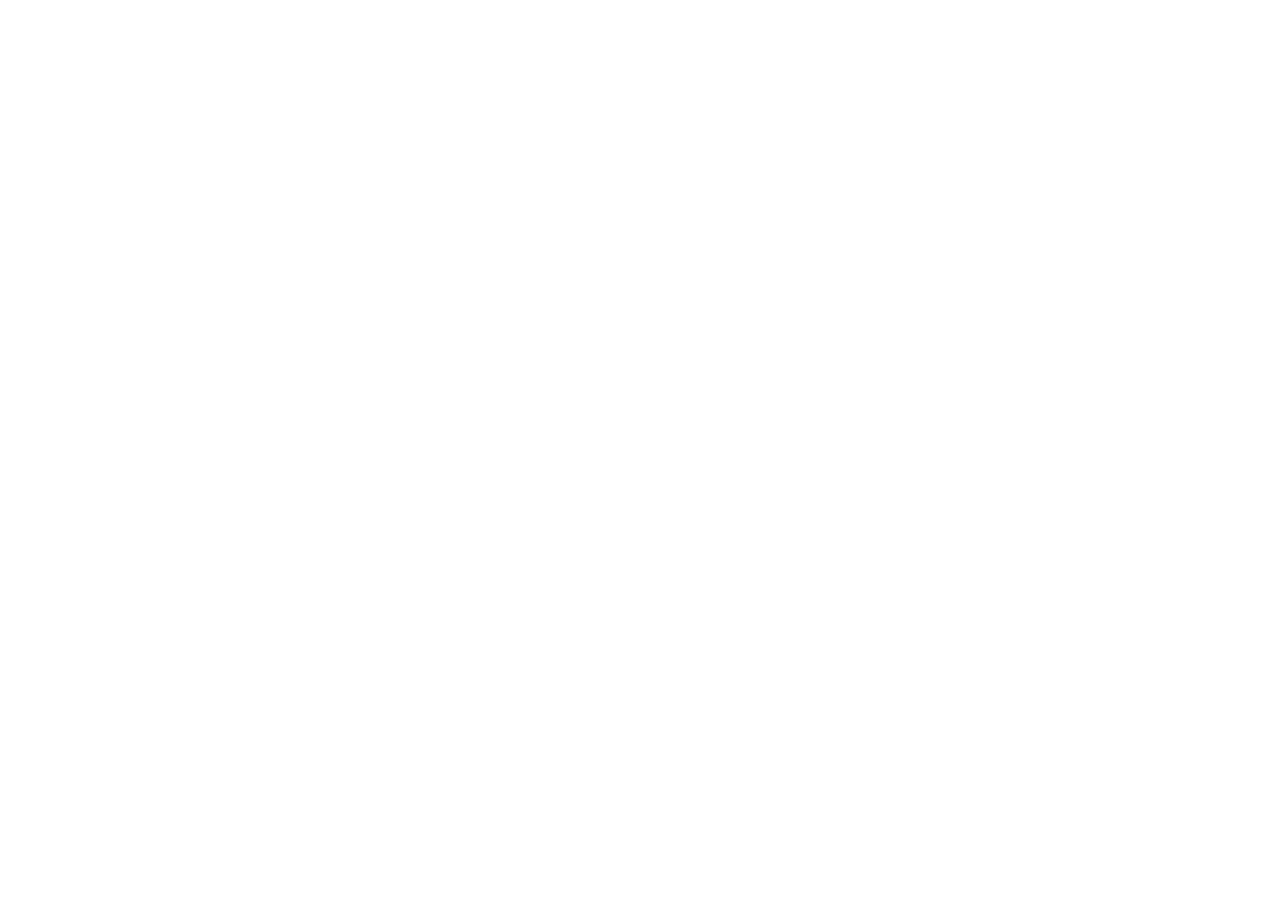
==== index.html @ 4438b3ac "Add global styles" ====
<!DOCTYPE html>
<html lang="en">
<head>
  <meta charset="UTF-8">
  <meta http-equiv="X-UA-Compatible" content="IE=edge">
  <meta name="viewport" content="width=device-width, initial-scale=1.0">
  <title>Template Project</title>
  <link rel="stylesheet" href="./css/normalize.css">
  <link rel="stylesheet" href="./css/main.css">
  <!-- <link rel="stylesheet" href="./css/main.min.css"> -->
</head>
<body>



  <!-- SITE HEADER START -->

  <header class="site-header">

  </header>

  <!-- SITE HEADER END -->


  <!-- SITE MAIN START -->
  <main class="site-main">

    <section class="hero">
      
    </section>

  </main>

  <!-- SITE MAIN END -->

  <!-- SITE FOOTER START -->
  <footer class="site-footer">

  </footer>
  <!-- SITE FOOTER END -->

</body>
</html>
---- css/main.css ----
/* VARIABLES */

:root{
  --text-color : #939CAA;
  --title-color : #495567;
  --white-color : #FFF;
  --link-bg-color : #FCB72B;
  --font-size : 16px;
  --font-size: 15px;
  --font-weight: 700;
}

@font-face {
  font-family: "Space Mono";
  font-style: normal;
  font-weight: 400;
  src: url("../fonts/space-mono-v11-latin-regular.woff2") format("woff2"), 
       url("../fonts/space-mono-v11-latin-regular.woff") format("woff");
}
@font-face {
  font-family: "Space Mono";
  font-style: normal;
  font-weight: 700;
  src: url("../fonts/space-mono-v11-latin-700.woff2") format("woff2"), 
       url("../fonts/space-mono-v11-latin-700.woff") format("woff"); 
}

/* GENERAL */

html{
  height: 100%;
  box-sizing: border-box;
}

img{
  display: block;
  height: auto;
}

body{
  display: flex;
  flex-direction: column;
  height: 100%;
  margin: 0;
  padding: 0;
  font-family: "Space Mono", "Courier New", monospace;
  font-weight: 400;
}

.visually-hidden {
  position: absolute;
  width: 1px;
  height: 1px;
  margin: -1px;
  padding: 0;
  border: 0;
  white-space: nowrap;
  clip-path: inset(100%);
  clip: rect(0 0 0 0);
  overflow: hidden;
}

a{
  text-decoration: none;
}

ul {
  margin: 0;
  padding-left: 0;
  list-style: none;
}

/* CONTAINER */

.container{
  max-width: 1150px;
  margin-right: auto;
  margin-left: auto;
  padding-right: 20px;
  padding-left: 20px;
}

/* STICKY-FOOTER */
.site-main{
  flex-grow: 1;
}
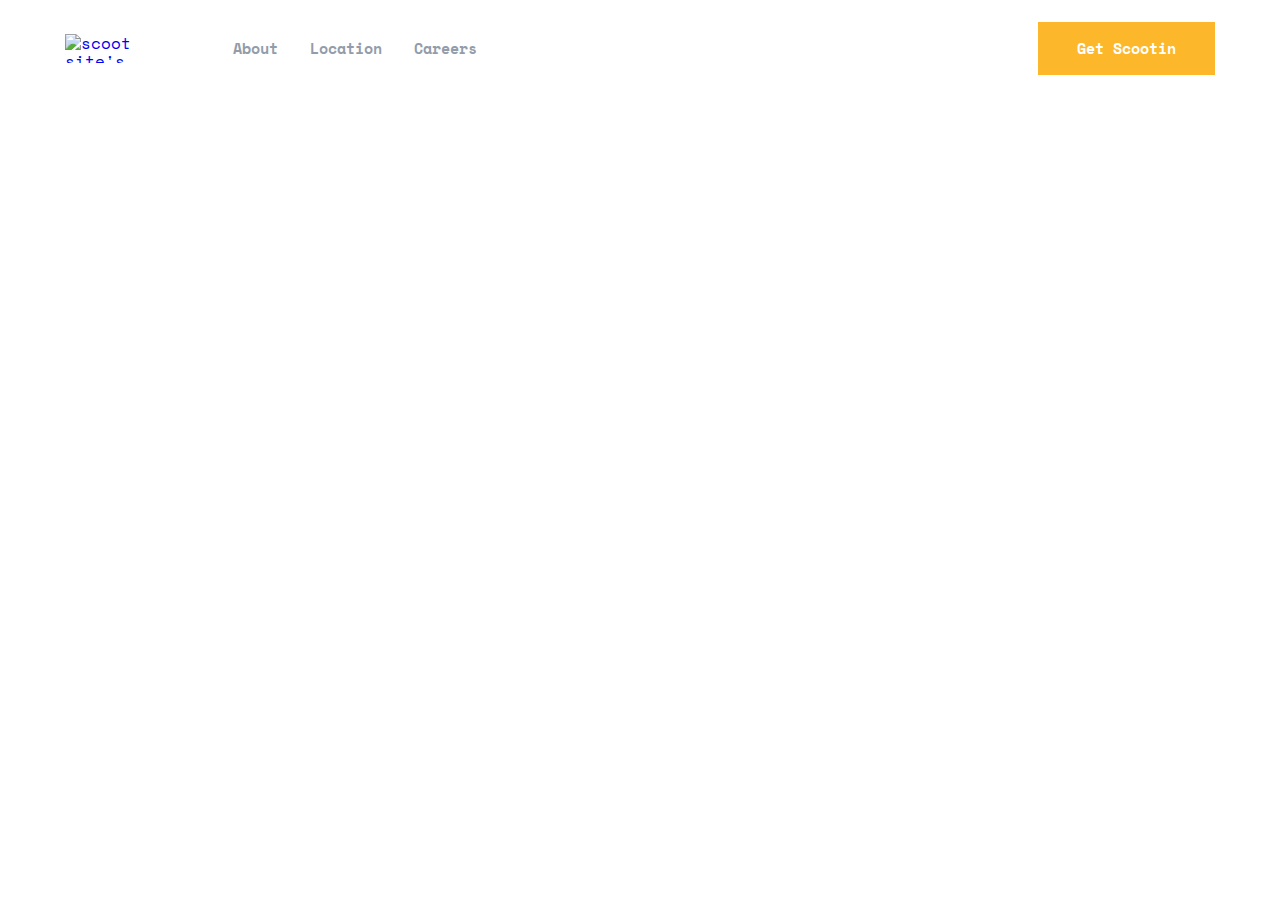
==== commit 46e63dc1: "Add header" ====
--- a/index.html
+++ b/index.html
@@ -11,14 +11,45 @@
 </head>
 <body>
 
+  <!-- SITE HEADER START -->
+  <header class="site-header">
+    <div class="container">
+      <div class="site-header__inner">
+        <a class="site-logo" href="./index.html">
+          <img class="site-logo__img" src="images/logo.svg" 
+            width="108" height="29"
+            alt="scoot site's logo">
+        </a>
 
+        <nav class="site-nav">
+          <ul class="site-nav__list">
+            <li class="site-nav__item">
+              <a class="site-nav__link" href="#">
+                About
+              </a>
+            </li>
+            
 
-  <!-- SITE HEADER START -->
+            <li class="site-nav__item">
+              <a class="site-nav__link" href="#">
+                Location
+              </a>
+            </li>
 
-  <header class="site-header">
+            <li class="site-nav__item">
+              <a class="site-nav__link" href="#">
+                Careers
+              </a>
+            </li>
+          </ul>
+        </nav>
 
+        <a class="get-link" href="">
+          Get Scootin
+        </a>
+      </div>
+    </div>
   </header>
-
   <!-- SITE HEADER END -->
 
 
--- a/css/main.css
+++ b/css/main.css
@@ -5,7 +5,6 @@
   --title-color : #495567;
   --white-color : #FFF;
   --link-bg-color : #FCB72B;
-  --font-size : 16px;
   --font-size: 15px;
   --font-weight: 700;
 }
@@ -85,4 +84,62 @@
   flex-grow: 1;
 }
 
+/* SITE HEADER START */
 
+.site-header{
+  padding-top: 22px;
+  padding-bottom: 21px;
+  background-color: var(--white-color);
+}
+
+.site-header__inner{
+  display: flex;
+  align-items: center;
+}
+
+.site-logo__img{
+  width: 108px;
+  height: 29px;
+  margin-right: 60px;
+}
+
+.site-nav__list{
+  display: flex;
+  align-items: center;
+}
+
+.site-nav__item:not(:last-child){
+  margin-right: 32px;
+}
+
+.site-nav__link{
+  display: inline-block;
+  font-weight: var(--font-weight);
+  font-size: var(--font-size);
+  line-height: 25px;
+  color: var(--text-color);
+  transition: all 0.5s ease;
+}
+
+.site-nav__link:hover{
+  color: var(--link-bg-color);
+  transition: all 0.5s ease;
+}
+
+.get-link{
+  padding: 11px 36px;
+  margin-left: auto;
+  font-weight: var(--font-weight);
+  font-size: var(--font-size);
+  line-height: 25px;
+  color: var(--white-color);
+  background-color: var(--link-bg-color);
+  border: 3px solid #FCB72B;
+  transition: all 0.5s ease;
+}
+
+.get-link:hover{
+  color: var(--link-bg-color);
+  background-color: var(--white-color);
+  transition: all 0.5s ease;
+}
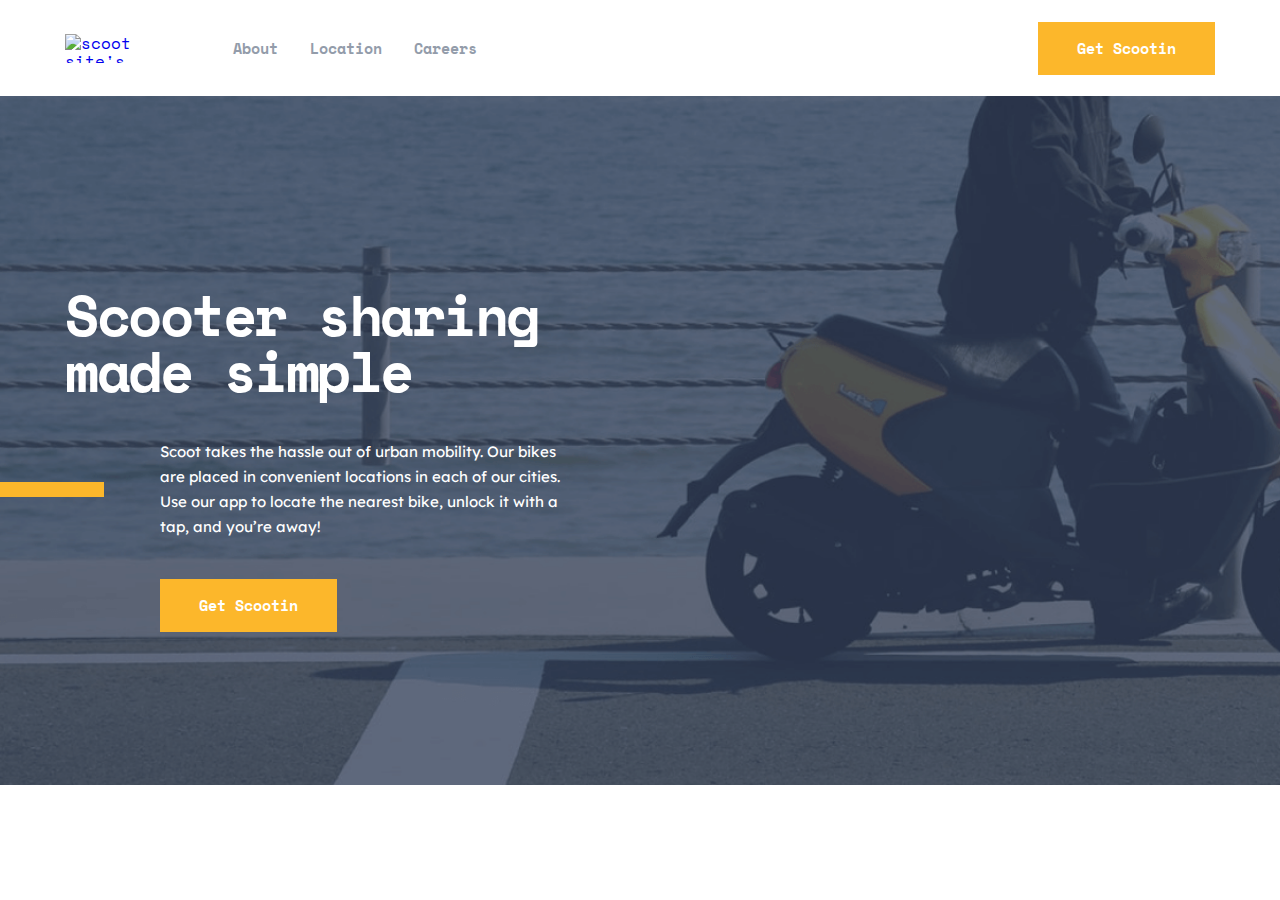
==== commit df9d02fb: "Add intro section" ====
--- a/index.html
+++ b/index.html
@@ -4,7 +4,7 @@
   <meta charset="UTF-8">
   <meta http-equiv="X-UA-Compatible" content="IE=edge">
   <meta name="viewport" content="width=device-width, initial-scale=1.0">
-  <title>Template Project</title>
+  <title>Scoot</title>
   <link rel="stylesheet" href="./css/normalize.css">
   <link rel="stylesheet" href="./css/main.css">
   <!-- <link rel="stylesheet" href="./css/main.min.css"> -->
@@ -24,7 +24,7 @@
         <nav class="site-nav">
           <ul class="site-nav__list">
             <li class="site-nav__item">
-              <a class="site-nav__link" href="#">
+              <a class="site-nav__link" href="./about.html">
                 About
               </a>
             </li>
@@ -44,7 +44,7 @@
           </ul>
         </nav>
 
-        <a class="get-link" href="">
+        <a class="get-link" href="#">
           Get Scootin
         </a>
       </div>
@@ -56,9 +56,28 @@
   <!-- SITE MAIN START -->
   <main class="site-main">
 
-    <section class="hero">
-      
+    <!-- INTRO SECTION START -->
+    <section class="intro">
+      <div class="container">
+        <div class="intro__inner">
+          <h1 class="intro__title">
+            Scooter sharing made simple
+          </h1>
+
+          <div class="intro__text-box">
+            <p class="intro__text">
+              Scoot takes the hassle out of urban mobility. Our bikes are placed in convenient locations in each of our cities. Use our app to locate the nearest bike, unlock it with a tap, and you’re away!
+            </p>
+
+            <a class="get-link intro__link" href="#">
+              Get Scootin
+            </a>
+          </div>
+        </div>
+      </div>
     </section>
+    <!-- INTRO SECTION end -->
+    
 
   </main>
 
--- a/css/main.css
+++ b/css/main.css
@@ -5,6 +5,7 @@
   --title-color : #495567;
   --white-color : #FFF;
   --link-bg-color : #FCB72B;
+  --second-font-family: "Lexend Deca", "Arial", sans-serif;
   --font-size: 15px;
   --font-weight: 700;
 }
@@ -22,6 +23,14 @@
   font-weight: 700;
   src: url("../fonts/space-mono-v11-latin-700.woff2") format("woff2"), 
        url("../fonts/space-mono-v11-latin-700.woff") format("woff"); 
+}
+
+@font-face {
+  font-family: "Lexend Deca";
+  font-style: normal;
+  font-weight: 400;
+  src: url("../fonts/lexend-deca-v16-latin-regular.woff2") format("woff2"), 
+       url("../fonts/lexend-deca-v16-latin-regular.woff") format("woff"); 
 }
 
 /* GENERAL */
@@ -127,6 +136,7 @@
 }
 
 .get-link{
+  display: inline-block;
   padding: 11px 36px;
   margin-left: auto;
   font-weight: var(--font-weight);
@@ -143,3 +153,66 @@
   background-color: var(--white-color);
   transition: all 0.5s ease;
 }
+
+/* INTRO SECTION START */
+
+.intro{
+  padding: 153px 0;
+  background-image: url("../images/hero-circles.svg"), url("../images/hero-bgi.png");
+  background-size: 234px 62px, cover;
+  background-repeat: no-repeat;
+  background-position: calc(50% + 631px) calc(50% + 140px), center;
+}
+
+.intro__inner{
+  width: 500px;
+}
+
+.intro__title{
+  margin-bottom: 40px;
+  font-weight: var(--font-weight);
+  font-size: 56px;
+  line-height: 56px;
+  letter-spacing: -2.5px;
+  color: var(--white-color);
+}
+
+.intro__text-box{
+  width: 405px;
+  margin-left: 95px;
+}
+
+.intro__text{
+  position: relative;
+  z-index: 1;
+  display: flex;
+  margin-bottom: 40px;
+  font-family: var(--second-font-family);
+  font-size: 15px;
+  line-height: 25px;
+  color: #FFFFFF;
+}
+
+.intro__text::before{
+  position: absolute;
+  top: 43%;
+  left: -64%;
+  z-index: 3;
+  width: 203px;
+  height: 15px;
+  background-color: var(--link-bg-color);
+  content: "";
+}
+
+.intro__text::after{
+  position: absolute;
+  top: 43%;
+  right: -118%;
+  z-index: 3;
+  width: 447px;
+  height: 138px;
+  background-image: url("../images/hero-arrow.svg");
+  background-size: 447px 138px;
+  background-repeat: no-repeat;
+  content: "";
+}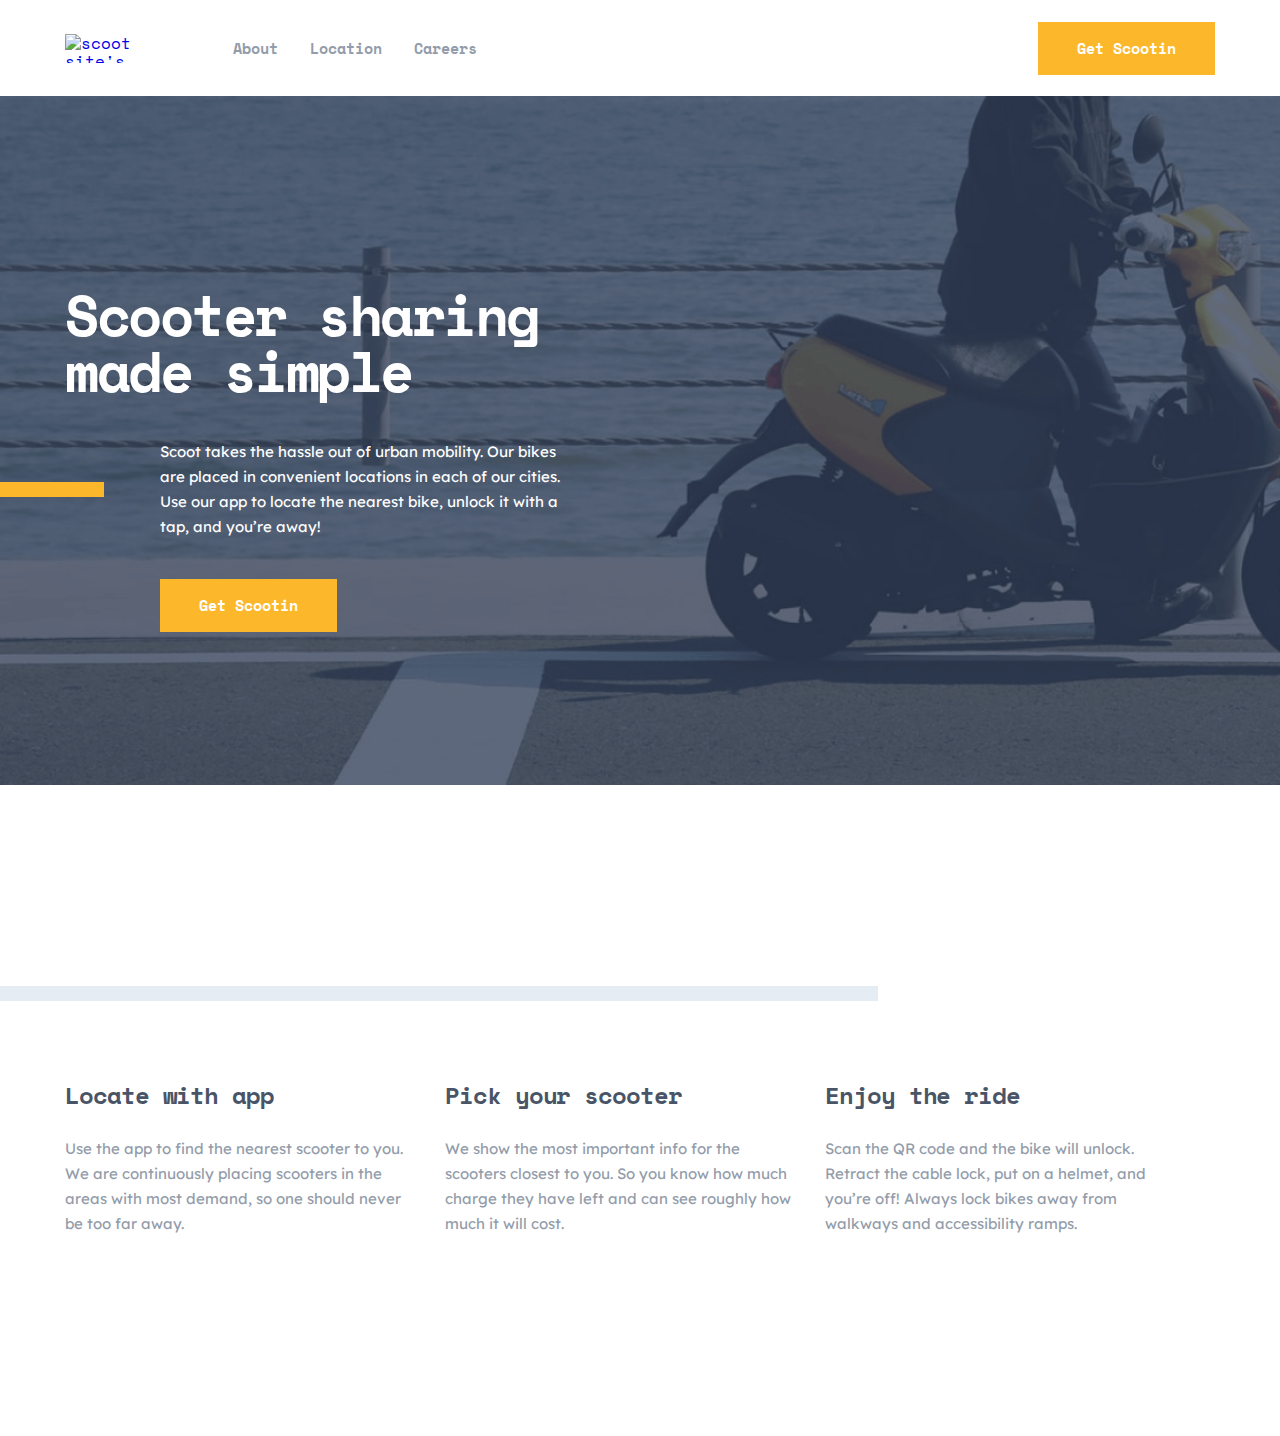
==== commit 4618946d: "Add features section" ====
--- a/index.html
+++ b/index.html
@@ -78,6 +78,43 @@
     </section>
     <!-- INTRO SECTION end -->
     
+    <!-- INTRO features START -->
+    <section class="features">
+      <div class="container">
+        <ul class="faetures__list">
+          <li class="features__item">
+            <h3 class="features__title">
+              Locate with app
+            </h3>
+
+            <p class="features__text">
+              Use the app to find the nearest scooter to you. We are continuously placing scooters in the areas with most demand, so one should never be too far away. 
+            </p>
+          </li>
+
+          <li class="features__item">
+            <h3 class="features__title">
+              Pick your scooter
+            </h3>
+
+            <p class="features__text">
+              We show the most important info for the scooters closest to you. So you know how much charge they have left and can see roughly how much it will cost.
+            </p>
+          </li>
+
+          <li class="features__item">
+            <h3 class="features__title">
+              Enjoy the ride
+            </h3>
+
+            <p class="features__text">
+              Scan the QR code and the bike will unlock. Retract the cable lock, put on a helmet, and you’re off! Always lock bikes away from walkways and accessibility ramps.
+            </p>
+          </li>
+        </ul>
+      </div>
+    </section>
+    <!-- INTRO features end -->
 
   </main>
 
--- a/css/main.css
+++ b/css/main.css
@@ -215,4 +215,76 @@
   background-size: 447px 138px;
   background-repeat: no-repeat;
   content: "";
-}+}
+
+/* FEATURES SECTION START */
+
+.features{
+  padding-top: 160px;
+  padding-bottom: 200px;
+}
+
+.faetures__list{
+  position: relative;
+  z-index: 5;
+  display: flex;
+  align-items: center;
+}
+
+.faetures__list::before{
+  position: absolute;
+  top: 41px;
+  left: -14%;
+  z-index: -1;
+  width: 974px;
+  height: 15px;
+  background-color: #E5ECF4;
+  content: "";
+}
+
+.features__item{
+  width: 350px;
+}
+
+.features__item::before{
+  display: block;
+  width: 96px;
+  height: 96px;
+  margin-bottom: 40px;
+  content: "";
+  background-image: url("../images/locate.svg");
+  background-size: contain;
+  background-repeat: no-repeat;
+  background-position: top left;
+}
+
+.features__item:nth-child(2)::before{
+  background-image: url("../images/scooter.svg");
+}
+
+.features__item:nth-child(3)::before{
+  background-image: url("../images/ride.svg");
+}
+
+.features__item:not(:last-child){
+  margin-right: 30px;
+}
+
+.features__title{
+  margin-bottom: 27px;
+  font-weight: var(--font-weight);
+  font-size: 24px;
+  line-height: 28px;
+  letter-spacing: -1.07143px;
+  color: var(--title-color);
+}
+
+.features__text{
+  margin: 0;
+  font-family: var(--second-font-family);
+  font-weight: 400;
+  font-size: var(--font-size);
+  line-height: 25px;
+  color: var(--text-color);
+}
+
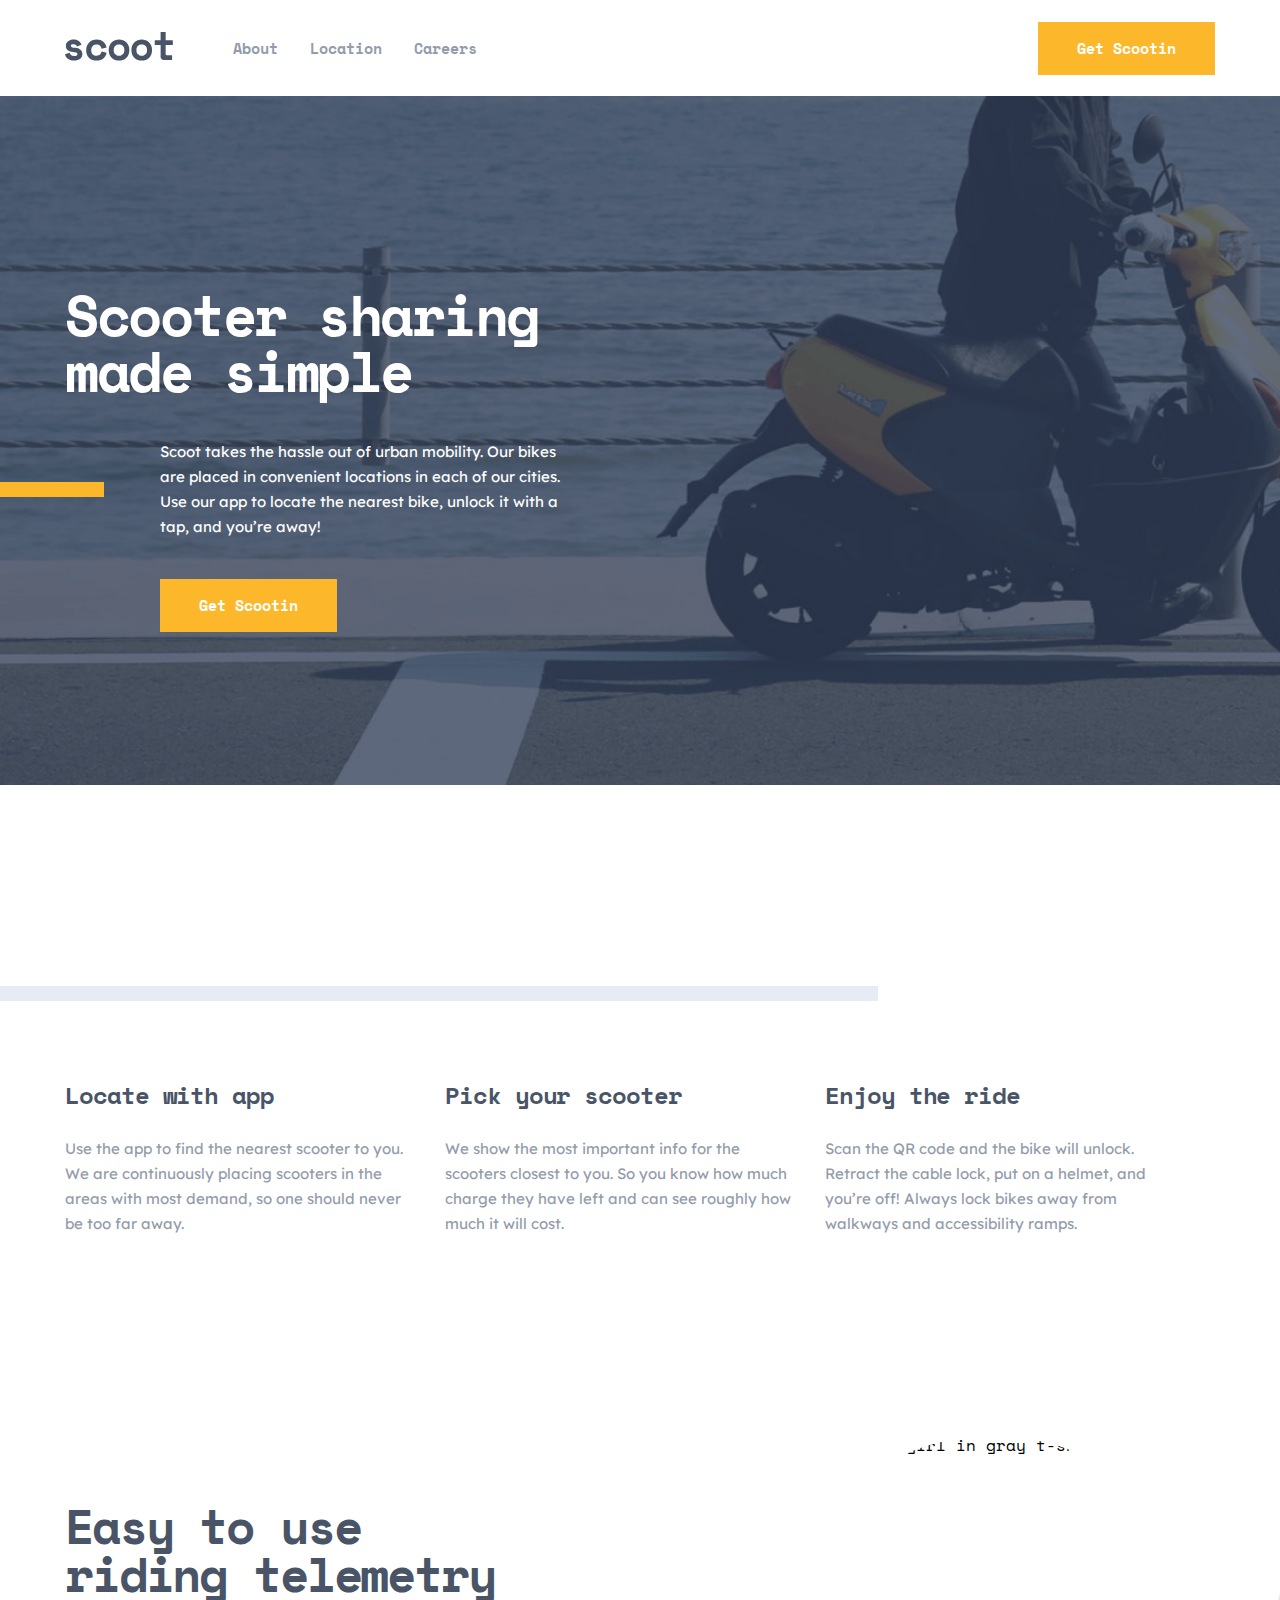
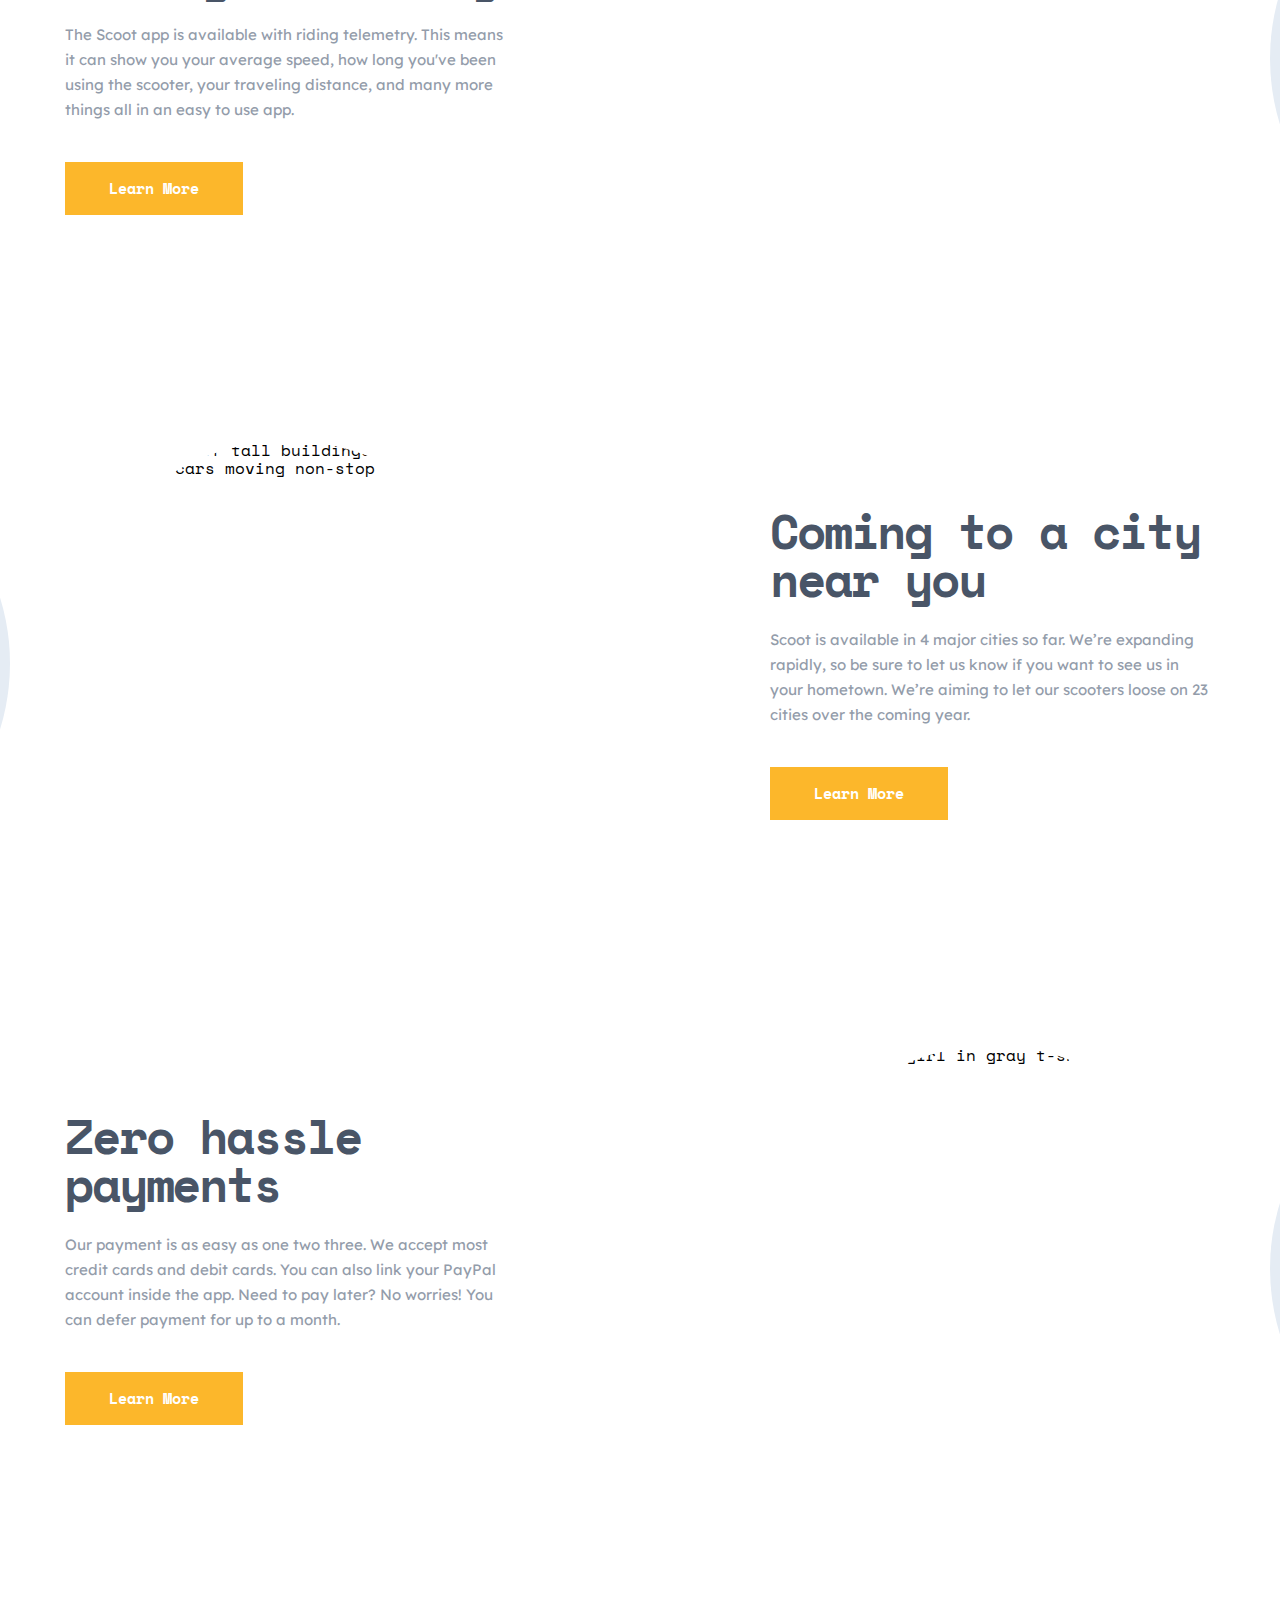
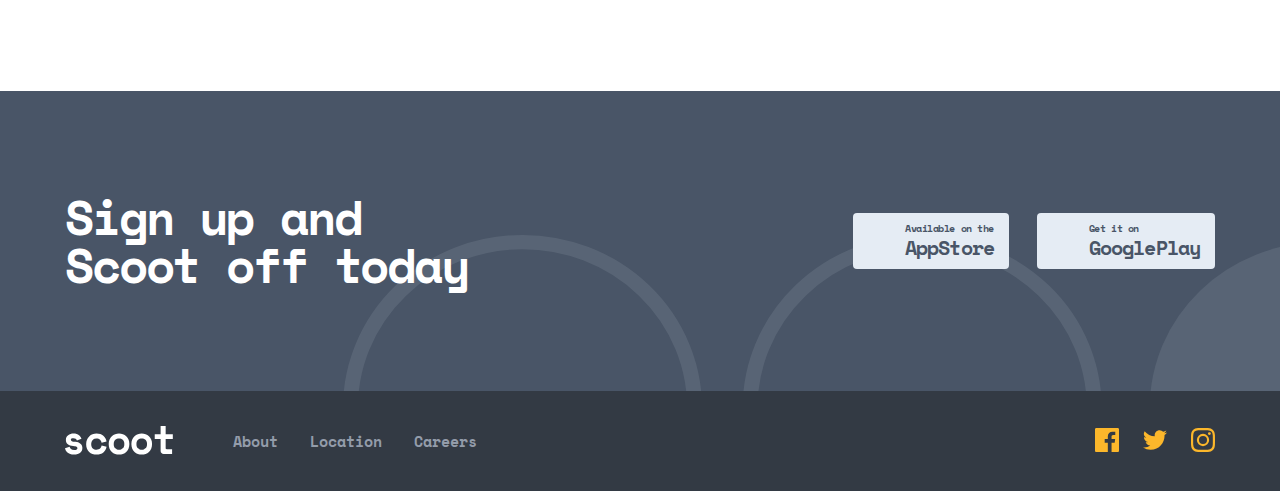
==== commit f409b4cc: "Add location section" ====
--- a/index.html
+++ b/index.html
@@ -1,5 +1,6 @@
 <!DOCTYPE html>
 <html lang="en">
+
 <head>
   <meta charset="UTF-8">
   <meta http-equiv="X-UA-Compatible" content="IE=edge">
@@ -9,16 +10,15 @@
   <link rel="stylesheet" href="./css/main.css">
   <!-- <link rel="stylesheet" href="./css/main.min.css"> -->
 </head>
+
 <body>
 
   <!-- SITE HEADER START -->
   <header class="site-header">
     <div class="container">
       <div class="site-header__inner">
-        <a class="site-logo" href="./index.html">
-          <img class="site-logo__img" src="images/logo.svg" 
-            width="108" height="29"
-            alt="scoot site's logo">
+        <a class="site-logo header-logo" href="./index.html">
+          <svg class="site-logo__img" width="108" height="29" fill="none" xmlns="http://www.w3.org/2000/svg"><path fill-rule="evenodd" clip-rule="evenodd" d="M107.097 23.2V28h-8.4c-.907 0-1.647-.293-2.22-.88-.573-.587-.86-1.333-.86-2.24V12.96h-5.88v-4.8h5.88V0h5.04v8.16h7.16v4.8h-7.16V22c0 .8.36 1.2 1.08 1.2h5.36ZM9.12 28.56c2.613 0 4.64-.587 6.08-1.76 1.44-1.173 2.16-2.747 2.16-4.72v-.24c0-1.787-.64-3.18-1.92-4.18-1.28-1-2.933-1.607-4.96-1.82-1.76-.187-2.973-.42-3.64-.7-.667-.28-1-.74-1-1.38 0-.453.213-.833.64-1.14.427-.307 1.067-.46 1.92-.46.933 0 1.693.207 2.28.62.587.413 1 .98 1.24 1.7l4.56-1.84a8.832 8.832 0 0 0-.92-1.74c-.4-.6-.92-1.147-1.56-1.64-.64-.493-1.42-.893-2.34-1.2-.92-.307-2.007-.46-3.26-.46-.96 0-1.893.133-2.8.4a7.473 7.473 0 0 0-2.4 1.18 6.193 6.193 0 0 0-1.68 1.9c-.427.747-.64 1.613-.64 2.6v.24c0 1.893.66 3.327 1.98 4.3 1.32.973 3.1 1.553 5.34 1.74.827.08 1.513.187 2.06.32.547.133.98.3 1.3.5.32.2.54.413.66.64.12.227.18.473.18.74 0 .453-.233.873-.7 1.26-.467.387-1.327.58-2.58.58-1.413 0-2.46-.32-3.14-.96-.68-.64-1.127-1.387-1.34-2.24L0 22.32c.133.693.393 1.407.78 2.14.387.733.94 1.4 1.66 2 .72.6 1.627 1.1 2.72 1.5 1.093.4 2.413.6 3.96.6Zm22.454 0c2.827 0 5.087-.72 6.78-2.16 1.694-1.44 2.767-3.333 3.22-5.68l-4.96-1.24c-.24 1.307-.766 2.347-1.58 3.12-.813.773-1.993 1.16-3.54 1.16-.72 0-1.4-.113-2.04-.34a4.705 4.705 0 0 1-1.68-1.02c-.48-.453-.86-1.02-1.14-1.7-.28-.68-.42-1.46-.42-2.34v-.24c0-.88.14-1.673.42-2.38.28-.707.66-1.307 1.14-1.8a5.006 5.006 0 0 1 1.68-1.14 5.25 5.25 0 0 1 2.04-.4c1.547 0 2.747.427 3.6 1.28.854.853 1.36 1.867 1.52 3.04l4.96-1.28c-.453-2.347-1.54-4.24-3.26-5.68-1.72-1.44-3.966-2.16-6.74-2.16-1.44 0-2.793.24-4.06.72a9.726 9.726 0 0 0-3.32 2.08c-.946.907-1.686 2-2.22 3.28-.533 1.28-.8 2.72-.8 4.32v.48c0 1.6.267 3.027.8 4.28.534 1.253 1.267 2.307 2.2 3.16.934.853 2.034 1.507 3.3 1.96 1.267.453 2.634.68 4.1.68Zm26.355-.68c-1.24.453-2.54.68-3.9.68-1.36 0-2.66-.227-3.9-.68a9.996 9.996 0 0 1-3.3-1.98c-.96-.867-1.72-1.933-2.28-3.2-.56-1.267-.84-2.727-.84-4.38v-.48c0-1.627.28-3.073.84-4.34.56-1.267 1.32-2.34 2.28-3.22a9.827 9.827 0 0 1 3.3-2c1.24-.453 2.54-.68 3.9-.68 1.36 0 2.66.227 3.9.68a9.827 9.827 0 0 1 3.3 2c.96.88 1.72 1.953 2.28 3.22.56 1.267.84 2.713.84 4.34v.48c0 1.653-.28 3.113-.84 4.38-.56 1.267-1.32 2.333-2.28 3.2a9.996 9.996 0 0 1-3.3 1.98Zm-3.9-4.12c-.72 0-1.4-.12-2.04-.36a4.95 4.95 0 0 1-1.68-1.04 4.911 4.911 0 0 1-1.14-1.66c-.28-.653-.42-1.393-.42-2.22v-.8c0-.827.14-1.567.42-2.22.28-.653.66-1.207 1.14-1.66a4.95 4.95 0 0 1 1.68-1.04c.64-.24 1.32-.36 2.04-.36s1.4.12 2.04.36c.64.24 1.2.587 1.68 1.04.48.453.86 1.007 1.14 1.66.28.653.42 1.393.42 2.22v.8c0 .827-.14 1.567-.42 2.22a4.911 4.911 0 0 1-1.14 1.66c-.48.453-1.04.8-1.68 1.04-.64.24-1.32.36-2.04.36Zm26.594 4.12c-1.24.453-2.54.68-3.9.68-1.36 0-2.66-.227-3.9-.68a9.996 9.996 0 0 1-3.3-1.98c-.96-.867-1.72-1.933-2.28-3.2-.56-1.267-.84-2.727-.84-4.38v-.48c0-1.627.28-3.073.84-4.34.56-1.267 1.32-2.34 2.28-3.22a9.827 9.827 0 0 1 3.3-2c1.24-.453 2.54-.68 3.9-.68 1.36 0 2.66.227 3.9.68a9.827 9.827 0 0 1 3.3 2c.96.88 1.72 1.953 2.28 3.22.56 1.267.84 2.713.84 4.34v.48c0 1.653-.28 3.113-.84 4.38-.56 1.267-1.32 2.333-2.28 3.2a9.996 9.996 0 0 1-3.3 1.98Zm-3.9-4.12c-.72 0-1.4-.12-2.04-.36a4.95 4.95 0 0 1-1.68-1.04 4.911 4.911 0 0 1-1.14-1.66c-.28-.653-.42-1.393-.42-2.22v-.8c0-.827.14-1.567.42-2.22.28-.653.66-1.207 1.14-1.66a4.95 4.95 0 0 1 1.68-1.04c.64-.24 1.32-.36 2.04-.36s1.4.12 2.04.36c.64.24 1.2.587 1.68 1.04.48.453.86 1.007 1.14 1.66.28.653.42 1.393.42 2.22v.8c0 .827-.14 1.567-.42 2.22a4.911 4.911 0 0 1-1.14 1.66c-.48.453-1.04.8-1.68 1.04-.64.24-1.32.36-2.04.36Z" fill="currentcolor"/></svg>
         </a>
 
         <nav class="site-nav">
@@ -28,16 +28,16 @@
                 About
               </a>
             </li>
-            
+
 
             <li class="site-nav__item">
-              <a class="site-nav__link" href="#">
+              <a class="site-nav__link" href="./location.html">
                 Location
               </a>
             </li>
 
             <li class="site-nav__item">
-              <a class="site-nav__link" href="#">
+              <a class="site-nav__link" href="./careers.html">
                 Careers
               </a>
             </li>
@@ -51,7 +51,6 @@
     </div>
   </header>
   <!-- SITE HEADER END -->
-
 
   <!-- SITE MAIN START -->
   <main class="site-main">
@@ -66,7 +65,8 @@
 
           <div class="intro__text-box">
             <p class="intro__text">
-              Scoot takes the hassle out of urban mobility. Our bikes are placed in convenient locations in each of our cities. Use our app to locate the nearest bike, unlock it with a tap, and you’re away!
+              Scoot takes the hassle out of urban mobility. Our bikes are placed in convenient locations in each of our
+              cities. Use our app to locate the nearest bike, unlock it with a tap, and you’re away!
             </p>
 
             <a class="get-link intro__link" href="#">
@@ -77,10 +77,11 @@
       </div>
     </section>
     <!-- INTRO SECTION end -->
-    
-    <!-- INTRO features START -->
+
+    <!-- FEATURES SECTION START -->
     <section class="features">
       <div class="container">
+        <h2 class="visually-hidden">scoot site's features</h2>
         <ul class="faetures__list">
           <li class="features__item">
             <h3 class="features__title">
@@ -88,7 +89,8 @@
             </h3>
 
             <p class="features__text">
-              Use the app to find the nearest scooter to you. We are continuously placing scooters in the areas with most demand, so one should never be too far away. 
+              Use the app to find the nearest scooter to you. We are continuously placing scooters in the areas with
+              most demand, so one should never be too far away.
             </p>
           </li>
 
@@ -98,7 +100,8 @@
             </h3>
 
             <p class="features__text">
-              We show the most important info for the scooters closest to you. So you know how much charge they have left and can see roughly how much it will cost.
+              We show the most important info for the scooters closest to you. So you know how much charge they have
+              left and can see roughly how much it will cost.
             </p>
           </li>
 
@@ -108,23 +111,176 @@
             </h3>
 
             <p class="features__text">
-              Scan the QR code and the bike will unlock. Retract the cable lock, put on a helmet, and you’re off! Always lock bikes away from walkways and accessibility ramps.
+              Scan the QR code and the bike will unlock. Retract the cable lock, put on a helmet, and you’re off! Always
+              lock bikes away from walkways and accessibility ramps.
             </p>
           </li>
         </ul>
       </div>
     </section>
-    <!-- INTRO features end -->
+    <!-- FEATURES SECTION end -->
+
+    <!-- USE SECTION start -->
+    <section class="use">
+      <div class="container">
+        <ul class="use__list">
+          <li class="use__item item">
+            <div class="item__inner">
+              <h2 class="item__title">
+                Easy to use riding telemetry
+              </h2>
+
+              <p class="item__text">
+                The Scoot app is available with riding telemetry. This means it can show you your average speed, how long you've been using the scooter, your traveling distance, and many more things all in an easy to use app.
+              </p>
+
+              <a class="item__link" href="#">
+                Learn More
+              </a>
+            </div>
+
+            <img class="item__img" src="images/easy.png" 
+              width="445" height="445"
+              srcset="./images/easy.png 1x, ./images/easy@2x.png 2x"
+              alt="blonde hair girl in gray t-shirt using phone">
+          </li>
+
+          <li class="use__item item">
+            <img class="item__img item__img--coming" src="images/coming.png" 
+              width="445" height="445"
+              srcset="./images/coming.png 1x, ./images/coming@2x.png 2x"
+              alt="a city full of tall buildings and green trees with cars moving non-stop">
+
+            <div class="item__inner item__inner--coming">
+              <h2 class="item__title">
+                Coming to a city near you
+              </h2>
+
+              <p class="item__text">
+                Scoot is available in 4 major cities so far. We’re expanding rapidly, so be sure to let us know if you want to see us in your hometown. We’re aiming to let our scooters loose on 23 cities over the coming year.
+              </p>
+
+              <a class="item__link" href="#">
+                Learn More
+              </a>
+            </div>
+          </li>
+
+          <li class="use__item item">
+            <div class="item__inner">
+              <h2 class="item__title">
+                Zero hassle payments
+              </h2>
+
+              <p class="item__text">
+                Our payment is as easy as one two three. We accept most credit cards and debit cards. You can also link your PayPal account inside the app. Need to pay later? No worries! You can defer payment for up to a month.
+              </p>
+
+              <a class="item__link" href="#">
+                Learn More
+              </a>
+            </div>
+
+            <img class="item__img" src="images/zero.png" 
+              width="445" height="445"
+              srcset="./images/zero.png 1x, ./images/zero@2x.png 2x"
+              alt="blonde hair girl in gray t-shirt using phone">
+          </li>
+        </ul>
+      </div>
+    </section>
+    <!-- USE SECTION end -->
 
   </main>
-
   <!-- SITE MAIN END -->
 
   <!-- SITE FOOTER START -->
   <footer class="site-footer">
-
+      <div class="site-footer__top">
+        <div class="container">
+          <div class="site-footer__top-inner">
+            <div class="site-footer__title-box">
+              <h2 class="site-footer__title">
+                Sign up and Scoot off today
+              </h2>
+            </div>
+    
+            <div class="site-footer__install install">
+              <a class="install__link install__link--appstore" href="https://www.apple.com/us/search/scooter?src=globalnav" target="blank">
+                <strong class="install__top-strong">
+                  Available on the
+                </strong>
+                
+                <strong class="install__bottom-strong">
+                  AppStore
+                </strong>
+              </a>
+
+              <a class="install__link" href="https://www.playmarket.com/search?q=scooter" target="blank">
+                <strong class="install__top-strong">
+                  Get it on
+                </strong>
+    
+                <strong class="install__bottom-strong">
+                  GooglePlay
+                </strong>
+              </a>
+            </div>
+          </div>
+        </div>
+      </div>
+        
+
+      <div class="site-footer__bottom">
+        <div class="container">
+          <div class="site-footer__bottom-inner">
+            <a class="site-logo footer-logo" href="./index.html">
+              <svg class="site-logo__img" width="108" height="29" fill="none" xmlns="http://www.w3.org/2000/svg"><path fill-rule="evenodd" clip-rule="evenodd" d="M107.097 23.2V28h-8.4c-.907 0-1.647-.293-2.22-.88-.573-.587-.86-1.333-.86-2.24V12.96h-5.88v-4.8h5.88V0h5.04v8.16h7.16v4.8h-7.16V22c0 .8.36 1.2 1.08 1.2h5.36ZM9.12 28.56c2.613 0 4.64-.587 6.08-1.76 1.44-1.173 2.16-2.747 2.16-4.72v-.24c0-1.787-.64-3.18-1.92-4.18-1.28-1-2.933-1.607-4.96-1.82-1.76-.187-2.973-.42-3.64-.7-.667-.28-1-.74-1-1.38 0-.453.213-.833.64-1.14.427-.307 1.067-.46 1.92-.46.933 0 1.693.207 2.28.62.587.413 1 .98 1.24 1.7l4.56-1.84a8.832 8.832 0 0 0-.92-1.74c-.4-.6-.92-1.147-1.56-1.64-.64-.493-1.42-.893-2.34-1.2-.92-.307-2.007-.46-3.26-.46-.96 0-1.893.133-2.8.4a7.473 7.473 0 0 0-2.4 1.18 6.193 6.193 0 0 0-1.68 1.9c-.427.747-.64 1.613-.64 2.6v.24c0 1.893.66 3.327 1.98 4.3 1.32.973 3.1 1.553 5.34 1.74.827.08 1.513.187 2.06.32.547.133.98.3 1.3.5.32.2.54.413.66.64.12.227.18.473.18.74 0 .453-.233.873-.7 1.26-.467.387-1.327.58-2.58.58-1.413 0-2.46-.32-3.14-.96-.68-.64-1.127-1.387-1.34-2.24L0 22.32c.133.693.393 1.407.78 2.14.387.733.94 1.4 1.66 2 .72.6 1.627 1.1 2.72 1.5 1.093.4 2.413.6 3.96.6Zm22.454 0c2.827 0 5.087-.72 6.78-2.16 1.694-1.44 2.767-3.333 3.22-5.68l-4.96-1.24c-.24 1.307-.766 2.347-1.58 3.12-.813.773-1.993 1.16-3.54 1.16-.72 0-1.4-.113-2.04-.34a4.705 4.705 0 0 1-1.68-1.02c-.48-.453-.86-1.02-1.14-1.7-.28-.68-.42-1.46-.42-2.34v-.24c0-.88.14-1.673.42-2.38.28-.707.66-1.307 1.14-1.8a5.006 5.006 0 0 1 1.68-1.14 5.25 5.25 0 0 1 2.04-.4c1.547 0 2.747.427 3.6 1.28.854.853 1.36 1.867 1.52 3.04l4.96-1.28c-.453-2.347-1.54-4.24-3.26-5.68-1.72-1.44-3.966-2.16-6.74-2.16-1.44 0-2.793.24-4.06.72a9.726 9.726 0 0 0-3.32 2.08c-.946.907-1.686 2-2.22 3.28-.533 1.28-.8 2.72-.8 4.32v.48c0 1.6.267 3.027.8 4.28.534 1.253 1.267 2.307 2.2 3.16.934.853 2.034 1.507 3.3 1.96 1.267.453 2.634.68 4.1.68Zm26.355-.68c-1.24.453-2.54.68-3.9.68-1.36 0-2.66-.227-3.9-.68a9.996 9.996 0 0 1-3.3-1.98c-.96-.867-1.72-1.933-2.28-3.2-.56-1.267-.84-2.727-.84-4.38v-.48c0-1.627.28-3.073.84-4.34.56-1.267 1.32-2.34 2.28-3.22a9.827 9.827 0 0 1 3.3-2c1.24-.453 2.54-.68 3.9-.68 1.36 0 2.66.227 3.9.68a9.827 9.827 0 0 1 3.3 2c.96.88 1.72 1.953 2.28 3.22.56 1.267.84 2.713.84 4.34v.48c0 1.653-.28 3.113-.84 4.38-.56 1.267-1.32 2.333-2.28 3.2a9.996 9.996 0 0 1-3.3 1.98Zm-3.9-4.12c-.72 0-1.4-.12-2.04-.36a4.95 4.95 0 0 1-1.68-1.04 4.911 4.911 0 0 1-1.14-1.66c-.28-.653-.42-1.393-.42-2.22v-.8c0-.827.14-1.567.42-2.22.28-.653.66-1.207 1.14-1.66a4.95 4.95 0 0 1 1.68-1.04c.64-.24 1.32-.36 2.04-.36s1.4.12 2.04.36c.64.24 1.2.587 1.68 1.04.48.453.86 1.007 1.14 1.66.28.653.42 1.393.42 2.22v.8c0 .827-.14 1.567-.42 2.22a4.911 4.911 0 0 1-1.14 1.66c-.48.453-1.04.8-1.68 1.04-.64.24-1.32.36-2.04.36Zm26.594 4.12c-1.24.453-2.54.68-3.9.68-1.36 0-2.66-.227-3.9-.68a9.996 9.996 0 0 1-3.3-1.98c-.96-.867-1.72-1.933-2.28-3.2-.56-1.267-.84-2.727-.84-4.38v-.48c0-1.627.28-3.073.84-4.34.56-1.267 1.32-2.34 2.28-3.22a9.827 9.827 0 0 1 3.3-2c1.24-.453 2.54-.68 3.9-.68 1.36 0 2.66.227 3.9.68a9.827 9.827 0 0 1 3.3 2c.96.88 1.72 1.953 2.28 3.22.56 1.267.84 2.713.84 4.34v.48c0 1.653-.28 3.113-.84 4.38-.56 1.267-1.32 2.333-2.28 3.2a9.996 9.996 0 0 1-3.3 1.98Zm-3.9-4.12c-.72 0-1.4-.12-2.04-.36a4.95 4.95 0 0 1-1.68-1.04 4.911 4.911 0 0 1-1.14-1.66c-.28-.653-.42-1.393-.42-2.22v-.8c0-.827.14-1.567.42-2.22.28-.653.66-1.207 1.14-1.66a4.95 4.95 0 0 1 1.68-1.04c.64-.24 1.32-.36 2.04-.36s1.4.12 2.04.36c.64.24 1.2.587 1.68 1.04.48.453.86 1.007 1.14 1.66.28.653.42 1.393.42 2.22v.8c0 .827-.14 1.567-.42 2.22a4.911 4.911 0 0 1-1.14 1.66c-.48.453-1.04.8-1.68 1.04-.64.24-1.32.36-2.04.36Z" fill="currentcolor"/></svg>
+            </a>
+    
+            <nav class="site-nav">
+              <ul class="site-nav__list">
+                <li class="site-nav__item">
+                  <a class="site-nav__link" href="./about.html">
+                    About
+                  </a>
+                </li>
+    
+    
+                <li class="site-nav__item">
+                  <a class="site-nav__link" href="./location.html">
+                    Location
+                  </a>
+                </li>
+    
+                <li class="site-nav__item">
+                  <a class="site-nav__link" href="./careers.html">
+                    Careers
+                  </a>
+                </li>
+              </ul>
+            </nav>
+
+            <div class="site-footer__social">
+              <a class="site-footer__social-link" href="#" target="blank">
+                <svg width="24" height="24" fill="none" xmlns="http://www.w3.org/2000/svg"><path d="M22.675 0H1.325C.593 0 0 .593 0 1.325v21.351C0 23.407.593 24 1.325 24H12.82v-9.294H9.692v-3.622h3.128V8.413c0-3.1 1.893-4.788 4.659-4.788 1.325 0 2.463.099 2.795.143v3.24l-1.918.001c-1.504 0-1.795.715-1.795 1.763v2.313h3.587l-.467 3.622h-3.12V24h6.116c.73 0 1.323-.593 1.323-1.325V1.325C24 .593 23.407 0 22.675 0Z" fill="currentcolor"/></svg>
+              </a>
+
+              <a class="site-footer__social-link" href="#" target="blank">
+                <svg width="24" height="20" fill="none" xmlns="http://www.w3.org/2000/svg"><path d="M24 2.557a9.83 9.83 0 0 1-2.828.775A4.932 4.932 0 0 0 23.337.608a9.864 9.864 0 0 1-3.127 1.195A4.916 4.916 0 0 0 16.616.248c-3.179 0-5.515 2.966-4.797 6.045A13.978 13.978 0 0 1 1.671 1.149a4.93 4.93 0 0 0 1.523 6.574 4.903 4.903 0 0 1-2.229-.616c-.054 2.281 1.581 4.415 3.949 4.89a4.935 4.935 0 0 1-2.224.084 4.928 4.928 0 0 0 4.6 3.419A9.9 9.9 0 0 1 0 17.54a13.94 13.94 0 0 0 7.548 2.212c9.142 0 14.307-7.721 13.995-14.646A10.025 10.025 0 0 0 24 2.557Z" fill="currentcolor"/></svg>
+              </a>
+
+              <a class="site-footer__social-link" href="#" target="blank">
+                <svg width="24" height="24" fill="none" xmlns="http://www.w3.org/2000/svg"><path fill-rule="evenodd" clip-rule="evenodd" d="M12 0C8.741 0 8.333.014 7.053.072 2.695.272.273 2.69.073 7.052.014 8.333 0 8.741 0 12c0 3.259.014 3.668.072 4.948.2 4.358 2.618 6.78 6.98 6.98C8.333 23.986 8.741 24 12 24c3.259 0 3.668-.014 4.948-.072 4.354-.2 6.782-2.618 6.979-6.98.059-1.28.073-1.689.073-4.948 0-3.259-.014-3.667-.072-4.947-.196-4.354-2.617-6.78-6.979-6.98C15.668.014 15.259 0 12 0Zm0 2.163c3.204 0 3.584.012 4.85.07 3.252.148 4.771 1.691 4.919 4.919.058 1.265.069 1.645.069 4.849 0 3.205-.012 3.584-.069 4.849-.149 3.225-1.664 4.771-4.919 4.919-1.266.058-1.644.07-4.85.07-3.204 0-3.584-.012-4.849-.07-3.26-.149-4.771-1.699-4.919-4.92-.058-1.265-.07-1.644-.07-4.849 0-3.204.013-3.583.07-4.849.149-3.227 1.664-4.771 4.919-4.919 1.266-.057 1.645-.069 4.849-.069ZM5.838 12a6.162 6.162 0 1 1 12.324 0 6.162 6.162 0 0 1-12.324 0ZM12 16a4 4 0 1 1 0-8 4 4 0 0 1 0 8Zm4.965-10.405a1.44 1.44 0 1 1 2.881.001 1.44 1.44 0 0 1-2.881-.001Z" fill="currentcolor"/></svg>
+              </a>
+            </div>
+          </div>
+        
+      </div>
+    </div>
   </footer>
   <!-- SITE FOOTER END -->
 
 </body>
+
 </html>--- a/css/main.css
+++ b/css/main.css
@@ -53,6 +53,7 @@
   padding: 0;
   font-family: "Space Mono", "Courier New", monospace;
   font-weight: 400;
+  overflow-x: hidden;
 }
 
 .visually-hidden {
@@ -106,6 +107,10 @@
   align-items: center;
 }
 
+.header-logo{
+  color: var(--title-color);
+}
+
 .site-logo__img{
   width: 108px;
   height: 29px;
@@ -166,6 +171,7 @@
 
 .intro__inner{
   width: 500px;
+  color: #a5a5a5;
 }
 
 .intro__title{
@@ -288,3 +294,680 @@
   color: var(--text-color);
 }
 
+/* USE SECTION START */
+
+.use{
+  padding-bottom: 200px;
+}
+
+.item{
+  position: relative;
+  z-index: 1;
+  display: flex;
+  align-items: center;
+  justify-content: space-between;
+}
+
+.item:nth-child(1):after{
+  position: absolute;
+  z-index: 3;
+  bottom: 7px;
+  right: -155px;
+  width: 735px;
+  height: 138px;
+  content: "";
+  background-image: url("../images/easy-arrow.svg");
+  background-size: 735px 138px;
+  background-repeat: no-repeat;
+}
+
+.item:nth-child(2)::before{
+  position: absolute;
+  z-index: 3;
+  top: 0;
+  left: -47%;
+  width: 735px;
+  height: 138px;
+  content: "";
+  background-image: url("../images/coming-arrow.svg");
+  background-size: 735px 138px;
+  background-repeat: no-repeat;
+}
+
+.item:nth-child(3):after{
+  position: absolute;
+  z-index: 3;
+  top: 19%;
+  right: -47%;
+  width: 735px;
+  height: 138px;
+  content: "";
+  background-image: url("../images/zero-arrow.svg");
+  background-size: 735px 138px;
+  background-repeat: no-repeat;
+}
+
+.item:not(:last-child){
+  margin-bottom: 160px;
+}
+
+.item__inner{
+  width: 445px;
+}
+
+.item__title{
+  margin: 0;
+  margin-bottom: 24px;
+  font-weight: var(--font-weight);
+  font-size: 48px;
+  line-height: 48px;
+  letter-spacing: -2.14286px;
+  color: var(--title-color);
+}
+
+.item__text{
+  margin: 0;
+  margin-bottom: 40px;
+  font-family: var(--second-font-family);
+  font-size: var(--font-size);
+  line-height: 25px;
+  color: var(--text-color);
+}
+
+.item__link{
+  display: inline-block;
+  padding: 11px 41px;
+  font-weight: var(--font-weight);
+  font-size: var(--font-size);
+  line-height: 25px;
+  color: var(--white-color);
+  background-color: var(--link-bg-color);
+  border: 3px solid var(--link-bg-color);
+  transition: all 0.5s ease;
+}
+
+.item__link:hover{
+  color: var(--link-bg-color);
+  background-color: var(--white-color);
+  transition: all 0.5s ease;
+}
+
+.item__img{
+  border-radius: 50%;
+  box-shadow: 500px 0 0 0 #E5ECF4;
+}
+
+.item__img--coming{
+  box-shadow: -500px 0 0 0 #E5ECF4;
+}
+
+/* SITE FOOTER start */
+
+.site-footer__top{
+  padding: 102px 0;
+  background-color: #495567;
+  background-image: url("../images/footer-circles.svg");
+  background-repeat: no-repeat;
+  background-size: 1153px 347px;
+  background-position: calc(50% + 278px) 143px;
+}
+
+.site-footer__top-inner{
+  display: flex;
+  justify-content: space-between;
+  align-items: center;
+}
+
+.site-footer__title-box{
+  width: 415px;
+}
+
+.site-footer__title{
+  margin: 0;
+  font-weight: var(--font-weight);
+  font-size: 48px;
+  line-height: 48px;
+  letter-spacing: -2.14286px;
+  color: var(--white-color);
+}
+
+.install__link{
+  position: relative;
+  display: inline-block;
+  padding: 8px 15px 9px 52px;
+  background-color: #E5ECF4;
+  border-radius: 4px;
+}
+
+.install__link::before{
+  position: absolute;
+  top: 14px;
+  left: 16px;
+  display: inline-block;
+  width: 24px;
+  height: 28px;
+  content: "";
+  background-image: url("../images/apple-icon.svg");
+  background-size: contain;
+  background-repeat: no-repeat;
+}
+
+.install__link:nth-child(2)::before{
+  background-image: url("../images/play-market-icon.svg");
+}
+
+.install__link--appstore{
+  margin-right: 18px;
+}
+
+.install__top-strong{
+  display: block;
+  font-weight: var(--font-weight);
+  font-size: 10px;
+  line-height: var(--font-size);
+  letter-spacing: -0.446429px;
+  color: var(--title-color);
+}
+
+.install__bottom-strong{
+  display: block;
+  font-weight: var(--font-weight);
+  font-size: 20px;
+  line-height: 24px;
+  letter-spacing: -0.892857px;
+  color: var(--title-color);
+}
+
+.site-footer__bottom{
+  padding-top: 35px;
+  padding-bottom: 33px;
+  background-color: #333A44;
+}
+
+.site-footer__bottom-inner{
+  display: flex;
+  align-items: center;
+}
+
+.footer-logo{
+  color: var(--white-color);
+}
+
+.site-footer__social{
+  display: flex;
+  align-items: center;
+  margin-left: auto;
+}
+
+.site-footer__social-link:not(:last-child){
+  margin-right: 24px;
+}
+
+.site-footer__social-link{
+  display: inline-block;
+  color: #FCB72B;
+  transition: all 0.5s ease;
+}
+
+.site-footer__social-link:hover{
+  color: #E5ECF4;
+  transition: all 0.5s ease;
+}
+
+/* ABOUT PAGE BEGIN */
+
+
+.about-section {
+  background-image: url(../images/bgimg.png);
+  background-repeat: no-repeat;
+  background-size: cover;
+  padding: 62px 0 62px 0;
+
+}
+
+.about-section__title {
+  font-family: "Space Mono";
+  font-style: normal;
+  font-weight: 700;
+  font-size: 56px;
+  margin: 0;
+  line-height: 56px;
+  letter-spacing: -2.5px;
+  color: #FFFFFF;
+}
+
+.mobile-section__text {
+  font-family: var(--second-font-family);
+  font-style: normal;
+  font-weight: 400;
+  font-size: 15px;
+  line-height: 25px;
+  color: #939CAA;
+}
+
+.mobile-section {
+  background-image: url(../images/whiteimg.svg);
+  background-repeat: no-repeat;
+  background-position: calc(50% + 840px) calc(75%);
+  padding: 120px 0 75px 0;
+  /* position: relative; */
+}
+
+.mobile-section__mobil {
+  display: flex;
+  justify-content: space-between;
+  align-items: center;
+  /* position: absolute; */
+
+}
+
+.mobile-section__title {
+  font-family: "Space Mono";
+  font-style: normal;
+  font-weight: 700;
+  margin: 0;
+  padding-bottom: 24px;
+  font-size: 48px;
+  line-height: 48px;
+  letter-spacing: -2.14286px;
+  color: #495567;
+}
+
+.mobile-section__img {
+  position: relative;
+  z-index: 1;
+}
+
+.mobile-section__img::before {
+  position: absolute;
+  z-index: 2;
+  top: 60%;
+  right: -169px;
+  background-image: url(../images/rightstrelka.svg);
+  background-repeat: no-repeat;
+  display: block;
+  width: 735px;
+  height: 139px;
+  background-size: contain;
+  content: "";
+}
+
+.mobile-section__images {
+  border-radius: 50%;
+}
+
+.better-section {
+  padding: 120px 0 75px 0;
+
+}
+
+.better-section__better {
+  display: flex;
+  justify-content: space-between;
+  align-items: center;
+  /* position: relative; */
+
+}
+
+/* 
+.better-section__better::before {
+  background-image: url(../images/whiteimg.svg);
+  background-repeat: no-repeat;
+  background-size: cover;
+  width: 445px;
+  height: 445px;
+  left: 0;
+  z-index: 5;
+  background-position: calc(0% - 110px);
+  display: block;
+  position: absolute;
+  content: "";
+} */
+
+
+
+.better-section__img {
+  position: relative;
+  z-index: 1;
+}
+
+.better-section__img::before {
+  position: absolute;
+  z-index: 2;
+  top: 20px;
+  left: -160px;
+  background-image: url(../images/leftstrelka.svg);
+  background-repeat: no-repeat;
+  display: block;
+  width: 735px;
+  height: 139px;
+  background-size: contain;
+  content: "";
+}
+
+.better-section__images {
+  box-shadow: -475px 0 0 0 #E5ECF4;
+  border-radius: 50%;
+}
+
+.better-section__title {
+  font-family: "Space Mono";
+  font-style: normal;
+  font-weight: 700;
+  font-size: 48px;
+  line-height: 48px;
+  letter-spacing: -2.14286px;
+  color: #495567;
+}
+
+.better-section__text {
+  font-family: var(--second-font-family);
+  font-style: normal;
+  font-weight: 400;
+  font-size: 15px;
+  line-height: 25px;
+  color: #939CAA;
+}
+
+.values-section__text {
+  font-family: "Space Mono";
+  font-style: normal;
+  font-weight: 700;
+  font-size: 48px;
+  line-height: 48px;
+  text-align: center;
+  margin-bottom: 48px;
+  letter-spacing: -2.14286px;
+  color: #495567;
+}
+
+.values-section__our{
+  display: flex;
+  justify-content: space-between;
+  /* align-items: center; */
+  /* text-align: center;   */
+}
+
+.values-section__list {
+  width: 350px;
+padding-top: 85px;
+  /* text-align: center; */
+}
+
+.values-section__images {
+  border-radius: 50%;
+  width: 240px;
+  height: 240px;
+  margin: 0 auto;
+  position: relative;
+  background-image: url("../images/ourtech.png");
+  background-repeat: no-repeat;
+  background-size: contain;
+}
+
+.values-section__imagess {
+  border-radius: 50%;
+  width: 240px;
+  height: 240px;
+  margin: 0 auto;
+  position: relative;
+  background-image: url("../images/ourinteg.png");
+  background-repeat: no-repeat;
+  background-size: contain;
+}
+
+.values-section__imagesss {
+  border-radius: 50%;
+  width: 240px;
+  height: 240px;
+  margin: 0 auto;
+  position: relative;
+  background-image: url("../images/ourcommunity.png");
+  background-repeat: no-repeat;
+  background-size: contain;
+}
+
+.values-section__images::before {
+  content: "";
+  background-image: url(../images/img01.svg);
+  background-repeat: no-repeat;
+  background-size: contain;
+  width: 96px;
+  height: 96px;
+  bottom: -50px;
+  left: 70px;
+  position: absolute;
+  z-index: 3;
+
+}
+
+
+.values-section__imagess::before {
+  content: "";
+  background-image: url(../images/img02.svg);
+  background-repeat: no-repeat;
+  background-size: contain;
+  width: 96px;
+  height: 96px;
+  bottom: -50px;
+  left: 70px;
+  position: absolute;
+  z-index: 3;
+
+}
+
+
+.values-section__imagesss::before {
+  content: "";
+  background-image: url(../images/img03.svg);
+  background-repeat: no-repeat;
+  background-size: contain;
+  width: 96px;
+  height: 96px;
+  bottom: -50px;
+  left: 70px;
+  position: absolute;
+  z-index: 3;
+
+}
+
+
+
+
+
+.values-section__texts {
+  text-align: center;
+}
+
+.values-section__tech {
+  font-weight: 700;
+  font-size: 24px;
+  line-height: 28px;
+  text-align: center;
+  padding-top: 54px;
+  letter-spacing: -1.07143px;
+  color: #495567;
+}
+
+.values-section__item {
+  font-family:var(--second-font-family);
+  font-style: normal;
+  font-weight: 400;
+  font-size: 15px;
+  line-height: 25px;
+  text-align: center;
+  color: #939CAA;
+
+}
+
+.details-section {
+  padding-bottom: 160px;
+}
+
+.details-section__harf{
+font-weight: 700;
+font-size: 48px;
+line-height: 48px;
+text-align: center;
+letter-spacing: -2.14286px;
+color: #495567;
+margin-bottom: 64px;
+}
+
+.details-section__wrapper {
+  display: flex;
+  justify-content: space-between;
+  align-items: start;
+}
+
+.details-section__wrapper--first{
+  margin-bottom: 64px;
+}
+
+.details-section__works{
+font-weight: 700;
+font-size: 40px;
+line-height: 48px;
+letter-spacing: -1.78571px;
+color: #495567;
+}
+
+.details-section__details{
+  display: block;
+  background: #F2F5F9;
+  width: 730px;
+ padding: 32px 40px 24px 40px;
+ margin: 16px 0;
+}
+/* 
+.section-details__app{
+  margin-bottom: 64px;
+} */
+
+
+.details-section__summary{
+  display: flex;
+  justify-content: space-between;
+  align-items: center;
+font-weight: 700;
+font-size: 24px;
+line-height: 28px;
+letter-spacing: -1.07143px;
+color: #495567;
+list-style: none;
+padding: 32px 40px 32px 10px;
+
+}
+
+.details-section__details[open] .details-section__summary img{
+  transform: rotate(180deg);
+}
+
+.details-section__details .details-section__summary img {
+  transition: all 0.3s linear;
+}
+
+.details-section__details--last{
+  margin-bottom: 0;
+}
+
+.details-section__text{
+  font-family:var(--second-font-family);
+font-weight: 400;
+font-size: 15px;
+line-height: 25px;
+color: #495567;
+
+}
+
+/* LOCATION PAGE START */
+
+.location{
+  padding-bottom: 120px;
+}
+
+.location__top-box{
+  margin-bottom: 100px;
+  padding: 72px 0;
+  background-image: url("../images/location-bgi.png");
+  background-size: cover;
+  background-repeat: no-repeat;
+}
+
+.location__top-inner{
+  position: relative;
+  z-index: 1;
+}
+
+.location__top-inner::after{
+  position: absolute;
+  z-index: 3;
+  top: 0;
+  right: -14.5%;
+  width: 234px;
+  height: 62px;
+  content: "";
+  background-image: url("../images/hero-circles.svg");
+  background-repeat: no-repeat;
+  background-size: contain;
+}
+
+.location__title{
+  margin: 0;
+  font-weight: var(--font-weight);
+  font-size: 56px;
+  line-height: 56px;
+  letter-spacing: -2.5px;
+  color: var(--white-color);
+}
+
+.location__bottom-box{
+  margin-top: 120px;
+  display: flex;
+  align-items: center;
+}
+
+.location__title-box{
+  width: 351px;
+}
+
+.location__heading{
+  margin: 0;
+  font-weight: var(--font-weight);
+  font-size: 48px;
+  line-height: 48px;
+  letter-spacing: -2.14286px;
+  color: var(--title-color);
+}
+
+.location__text-box{
+  margin-right: auto;
+  margin-left: 30px;
+  width: 445px;
+}
+
+.location__text{
+  margin: 0;
+  font-family: var(--second-font-family);
+  font-size: var(--font-size);
+  line-height: 25px;
+  color: var(--text-color);
+}
+
+.location__link{
+  display: inline-block;
+  padding: 11px 41px;
+  font-weight: var(--font-weight);
+  font-size: var(--font-size);
+  line-height: 25px;
+  color: var(--white-color);
+  background-color: var(--link-bg-color);
+  border: 3px solid var(--link-bg-color);
+  transition: all 0.5s ease;
+}
+
+.location__link:hover{
+  color: var(--link-bg-color);
+  background-color: var(--white-color);
+  transition: all 0.5s ease;
+}
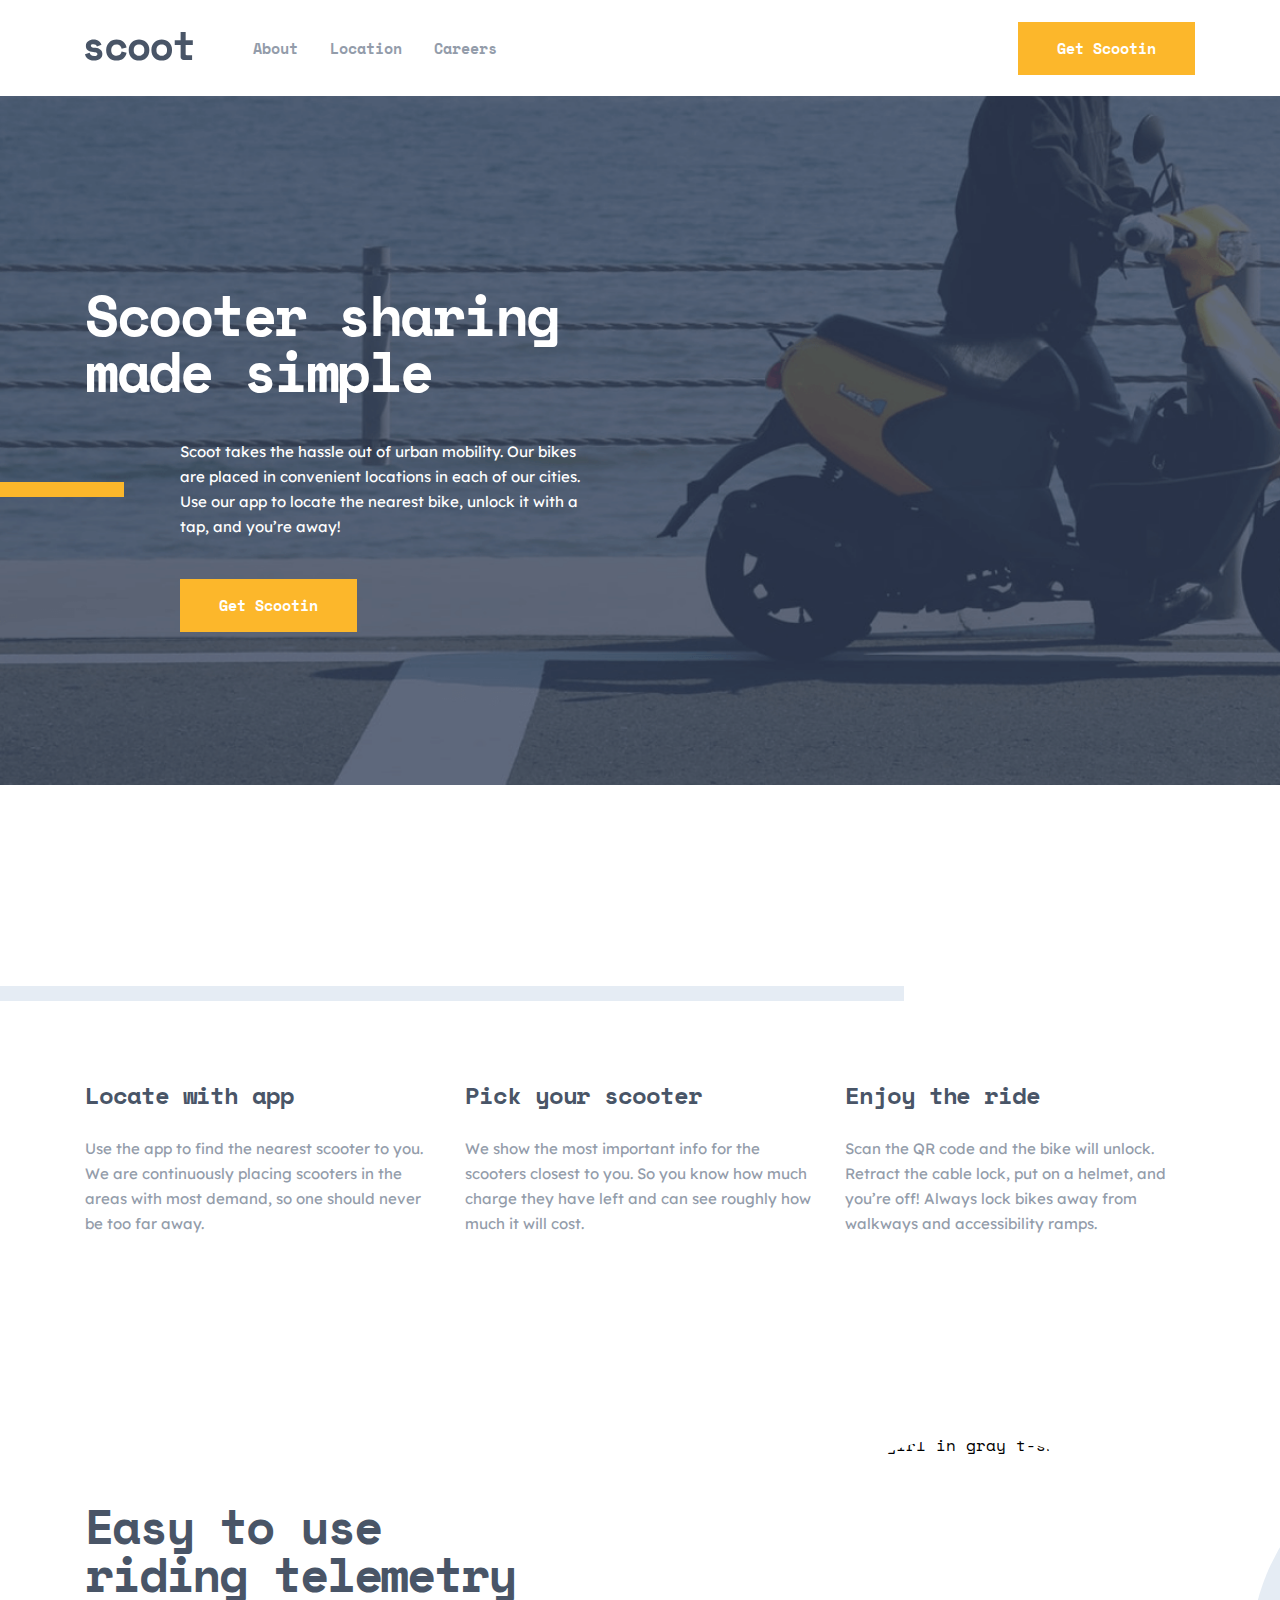
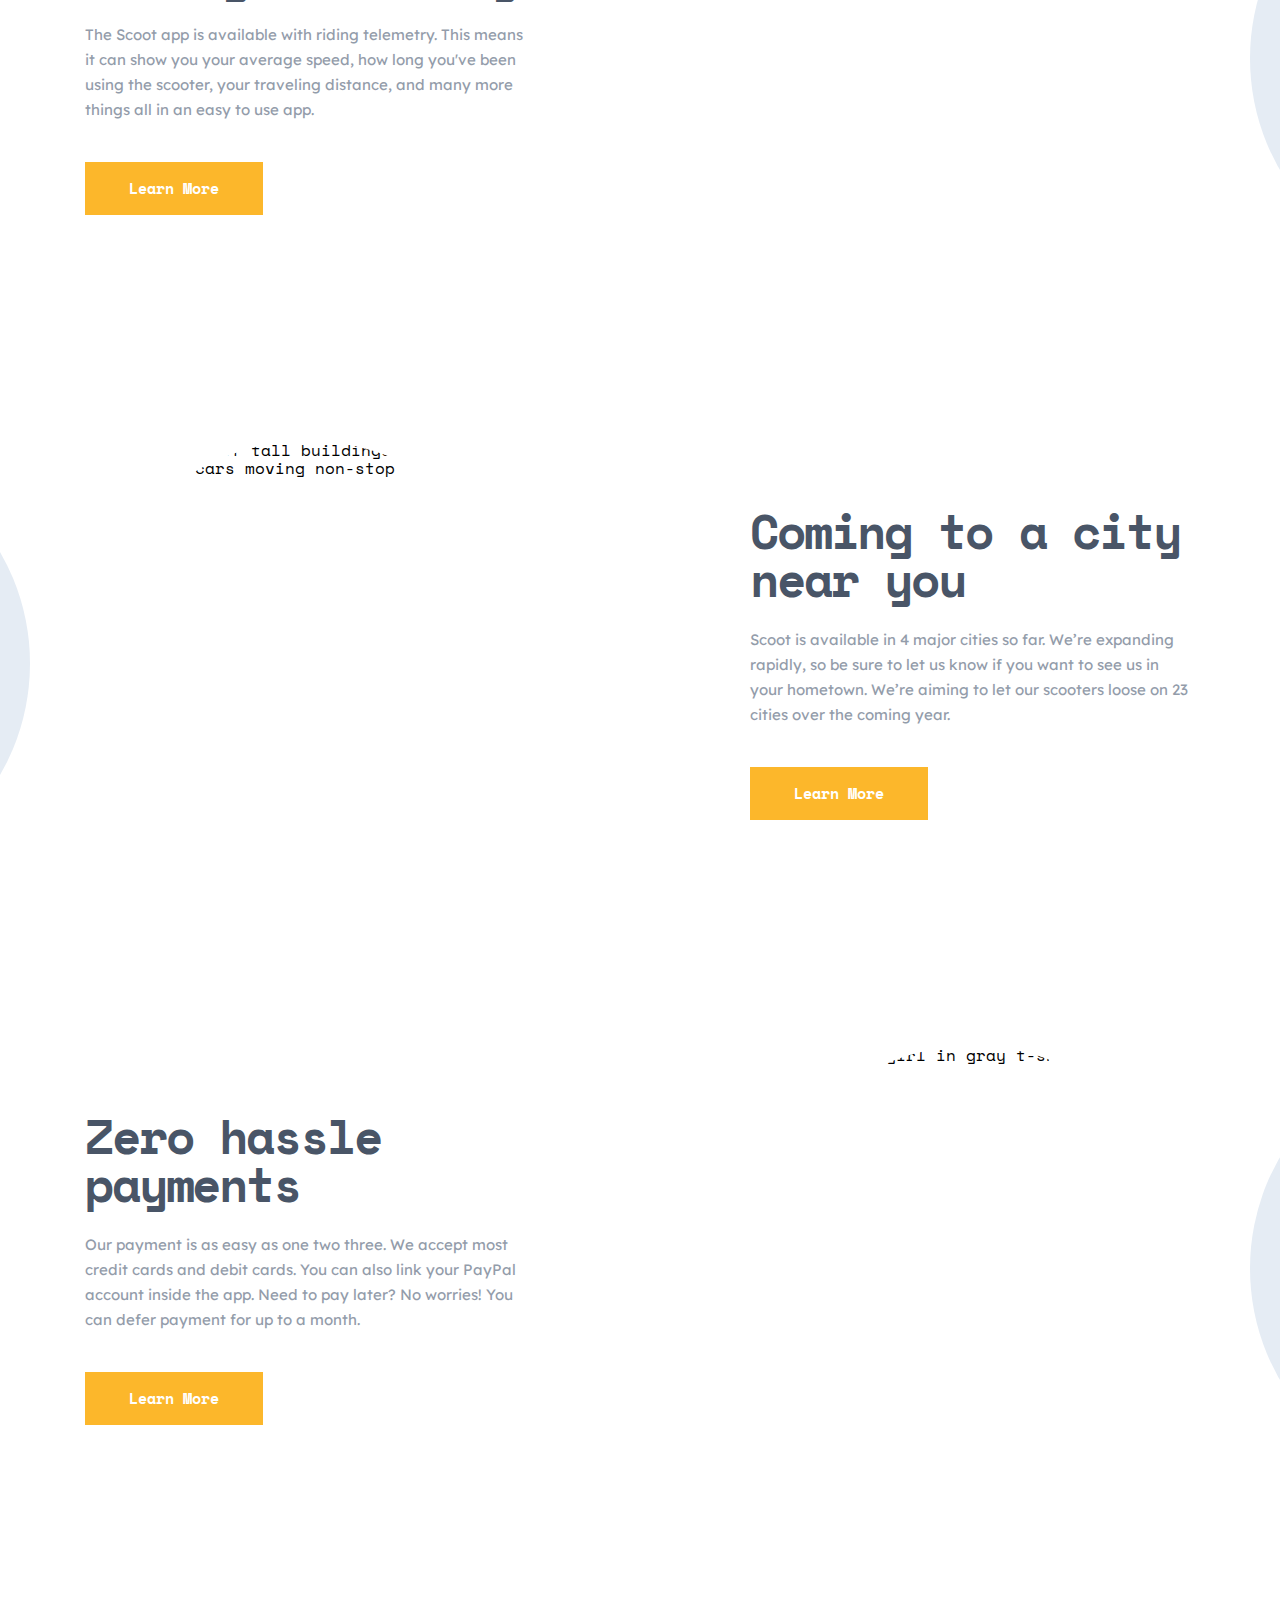
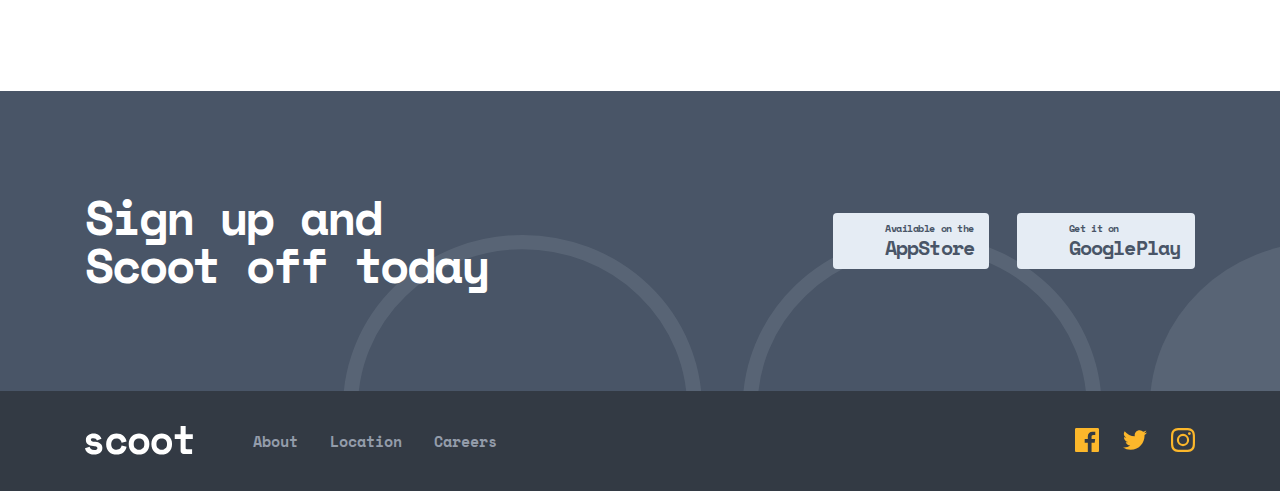
==== commit 7d1f5dc6: "Change rigth % in after" ====
--- a/index.html
+++ b/index.html
@@ -6,9 +6,9 @@
   <meta http-equiv="X-UA-Compatible" content="IE=edge">
   <meta name="viewport" content="width=device-width, initial-scale=1.0">
   <title>Scoot</title>
-  <link rel="stylesheet" href="./css/normalize.css">
-  <link rel="stylesheet" href="./css/main.css">
-  <!-- <link rel="stylesheet" href="./css/main.min.css"> -->
+  <!-- <link rel="stylesheet" href="./css/normalize.css"> -->
+  <!-- <link rel="stylesheet" href="./css/main.css"> -->
+  <link rel="stylesheet" href="./css/main.min.css">
 </head>
 
 <body>
--- a/css/main.css
+++ b/css/main.css
@@ -1,10 +1,10 @@
 /* VARIABLES */
 
-:root{
-  --text-color : #939CAA;
-  --title-color : #495567;
-  --white-color : #FFF;
-  --link-bg-color : #FCB72B;
+:root {
+  --text-color: #939CAA;
+  --title-color: #495567;
+  --white-color: #FFF;
+  --link-bg-color: #FCB72B;
   --second-font-family: "Lexend Deca", "Arial", sans-serif;
   --font-size: 15px;
   --font-weight: 700;
@@ -14,38 +14,43 @@
   font-family: "Space Mono";
   font-style: normal;
   font-weight: 400;
-  src: url("../fonts/space-mono-v11-latin-regular.woff2") format("woff2"), 
-       url("../fonts/space-mono-v11-latin-regular.woff") format("woff");
-}
+  src: url("../fonts/space-mono-v11-latin-regular.woff2") format("woff2"),
+    url("../fonts/space-mono-v11-latin-regular.woff") format("woff");
+}
+
 @font-face {
   font-family: "Space Mono";
   font-style: normal;
   font-weight: 700;
-  src: url("../fonts/space-mono-v11-latin-700.woff2") format("woff2"), 
-       url("../fonts/space-mono-v11-latin-700.woff") format("woff"); 
+  src: url("../fonts/space-mono-v11-latin-700.woff2") format("woff2"),
+    url("../fonts/space-mono-v11-latin-700.woff") format("woff");
 }
 
 @font-face {
   font-family: "Lexend Deca";
   font-style: normal;
   font-weight: 400;
-  src: url("../fonts/lexend-deca-v16-latin-regular.woff2") format("woff2"), 
-       url("../fonts/lexend-deca-v16-latin-regular.woff") format("woff"); 
+  src: url("../fonts/lexend-deca-v16-latin-regular.woff2") format("woff2"),
+    url("../fonts/lexend-deca-v16-latin-regular.woff") format("woff");
 }
 
 /* GENERAL */
 
-html{
+* {
+  box-sizing: border-box;
+
+}
+
+html {
   height: 100%;
-  box-sizing: border-box;
-}
-
-img{
+}
+
+img {
   display: block;
   height: auto;
 }
 
-body{
+body {
   display: flex;
   flex-direction: column;
   height: 100%;
@@ -69,7 +74,7 @@
   overflow: hidden;
 }
 
-a{
+a {
   text-decoration: none;
 }
 
@@ -81,7 +86,7 @@
 
 /* CONTAINER */
 
-.container{
+.container {
   max-width: 1150px;
   margin-right: auto;
   margin-left: auto;
@@ -90,43 +95,43 @@
 }
 
 /* STICKY-FOOTER */
-.site-main{
+.site-main {
   flex-grow: 1;
 }
 
 /* SITE HEADER START */
 
-.site-header{
+.site-header {
   padding-top: 22px;
   padding-bottom: 21px;
   background-color: var(--white-color);
 }
 
-.site-header__inner{
-  display: flex;
-  align-items: center;
-}
-
-.header-logo{
+.site-header__inner {
+  display: flex;
+  align-items: center;
+}
+
+.header-logo {
   color: var(--title-color);
 }
 
-.site-logo__img{
+.site-logo__img {
   width: 108px;
   height: 29px;
   margin-right: 60px;
 }
 
-.site-nav__list{
-  display: flex;
-  align-items: center;
-}
-
-.site-nav__item:not(:last-child){
+.site-nav__list {
+  display: flex;
+  align-items: center;
+}
+
+.site-nav__item:not(:last-child) {
   margin-right: 32px;
 }
 
-.site-nav__link{
+.site-nav__link {
   display: inline-block;
   font-weight: var(--font-weight);
   font-size: var(--font-size);
@@ -135,12 +140,12 @@
   transition: all 0.5s ease;
 }
 
-.site-nav__link:hover{
+.site-nav__link:hover {
   color: var(--link-bg-color);
   transition: all 0.5s ease;
 }
 
-.get-link{
+.get-link {
   display: inline-block;
   padding: 11px 36px;
   margin-left: auto;
@@ -153,7 +158,7 @@
   transition: all 0.5s ease;
 }
 
-.get-link:hover{
+.get-link:hover {
   color: var(--link-bg-color);
   background-color: var(--white-color);
   transition: all 0.5s ease;
@@ -161,7 +166,7 @@
 
 /* INTRO SECTION START */
 
-.intro{
+.intro {
   padding: 153px 0;
   background-image: url("../images/hero-circles.svg"), url("../images/hero-bgi.png");
   background-size: 234px 62px, cover;
@@ -169,12 +174,12 @@
   background-position: calc(50% + 631px) calc(50% + 140px), center;
 }
 
-.intro__inner{
+.intro__inner {
   width: 500px;
   color: #a5a5a5;
 }
 
-.intro__title{
+.intro__title {
   margin-bottom: 40px;
   font-weight: var(--font-weight);
   font-size: 56px;
@@ -183,12 +188,12 @@
   color: var(--white-color);
 }
 
-.intro__text-box{
+.intro__text-box {
   width: 405px;
   margin-left: 95px;
 }
 
-.intro__text{
+.intro__text {
   position: relative;
   z-index: 1;
   display: flex;
@@ -199,7 +204,7 @@
   color: #FFFFFF;
 }
 
-.intro__text::before{
+.intro__text::before {
   position: absolute;
   top: 43%;
   left: -64%;
@@ -210,7 +215,7 @@
   content: "";
 }
 
-.intro__text::after{
+.intro__text::after {
   position: absolute;
   top: 43%;
   right: -118%;
@@ -225,19 +230,19 @@
 
 /* FEATURES SECTION START */
 
-.features{
+.features {
   padding-top: 160px;
   padding-bottom: 200px;
 }
 
-.faetures__list{
+.faetures__list {
   position: relative;
   z-index: 5;
   display: flex;
   align-items: center;
 }
 
-.faetures__list::before{
+.faetures__list::before {
   position: absolute;
   top: 41px;
   left: -14%;
@@ -248,11 +253,11 @@
   content: "";
 }
 
-.features__item{
+.features__item {
   width: 350px;
 }
 
-.features__item::before{
+.features__item::before {
   display: block;
   width: 96px;
   height: 96px;
@@ -264,19 +269,19 @@
   background-position: top left;
 }
 
-.features__item:nth-child(2)::before{
+.features__item:nth-child(2)::before {
   background-image: url("../images/scooter.svg");
 }
 
-.features__item:nth-child(3)::before{
+.features__item:nth-child(3)::before {
   background-image: url("../images/ride.svg");
 }
 
-.features__item:not(:last-child){
+.features__item:not(:last-child) {
   margin-right: 30px;
 }
 
-.features__title{
+.features__title {
   margin-bottom: 27px;
   font-weight: var(--font-weight);
   font-size: 24px;
@@ -285,7 +290,7 @@
   color: var(--title-color);
 }
 
-.features__text{
+.features__text {
   margin: 0;
   font-family: var(--second-font-family);
   font-weight: 400;
@@ -296,11 +301,11 @@
 
 /* USE SECTION START */
 
-.use{
+.use {
   padding-bottom: 200px;
 }
 
-.item{
+.item {
   position: relative;
   z-index: 1;
   display: flex;
@@ -308,7 +313,7 @@
   justify-content: space-between;
 }
 
-.item:nth-child(1):after{
+.item:nth-child(1):after {
   position: absolute;
   z-index: 3;
   bottom: 7px;
@@ -321,7 +326,7 @@
   background-repeat: no-repeat;
 }
 
-.item:nth-child(2)::before{
+.item:nth-child(2)::before {
   position: absolute;
   z-index: 3;
   top: 0;
@@ -334,7 +339,7 @@
   background-repeat: no-repeat;
 }
 
-.item:nth-child(3):after{
+.item:nth-child(3):after {
   position: absolute;
   z-index: 3;
   top: 19%;
@@ -347,15 +352,15 @@
   background-repeat: no-repeat;
 }
 
-.item:not(:last-child){
+.item:not(:last-child) {
   margin-bottom: 160px;
 }
 
-.item__inner{
+.item__inner {
   width: 445px;
 }
 
-.item__title{
+.item__title {
   margin: 0;
   margin-bottom: 24px;
   font-weight: var(--font-weight);
@@ -365,7 +370,7 @@
   color: var(--title-color);
 }
 
-.item__text{
+.item__text {
   margin: 0;
   margin-bottom: 40px;
   font-family: var(--second-font-family);
@@ -374,7 +379,7 @@
   color: var(--text-color);
 }
 
-.item__link{
+.item__link {
   display: inline-block;
   padding: 11px 41px;
   font-weight: var(--font-weight);
@@ -386,24 +391,24 @@
   transition: all 0.5s ease;
 }
 
-.item__link:hover{
+.item__link:hover {
   color: var(--link-bg-color);
   background-color: var(--white-color);
   transition: all 0.5s ease;
 }
 
-.item__img{
+.item__img {
   border-radius: 50%;
   box-shadow: 500px 0 0 0 #E5ECF4;
 }
 
-.item__img--coming{
+.item__img--coming {
   box-shadow: -500px 0 0 0 #E5ECF4;
 }
 
 /* SITE FOOTER start */
 
-.site-footer__top{
+.site-footer__top {
   padding: 102px 0;
   background-color: #495567;
   background-image: url("../images/footer-circles.svg");
@@ -412,17 +417,17 @@
   background-position: calc(50% + 278px) 143px;
 }
 
-.site-footer__top-inner{
+.site-footer__top-inner {
   display: flex;
   justify-content: space-between;
   align-items: center;
 }
 
-.site-footer__title-box{
+.site-footer__title-box {
   width: 415px;
 }
 
-.site-footer__title{
+.site-footer__title {
   margin: 0;
   font-weight: var(--font-weight);
   font-size: 48px;
@@ -431,7 +436,7 @@
   color: var(--white-color);
 }
 
-.install__link{
+.install__link {
   position: relative;
   display: inline-block;
   padding: 8px 15px 9px 52px;
@@ -439,7 +444,7 @@
   border-radius: 4px;
 }
 
-.install__link::before{
+.install__link::before {
   position: absolute;
   top: 14px;
   left: 16px;
@@ -452,15 +457,15 @@
   background-repeat: no-repeat;
 }
 
-.install__link:nth-child(2)::before{
+.install__link:nth-child(2)::before {
   background-image: url("../images/play-market-icon.svg");
 }
 
-.install__link--appstore{
+.install__link--appstore {
   margin-right: 18px;
 }
 
-.install__top-strong{
+.install__top-strong {
   display: block;
   font-weight: var(--font-weight);
   font-size: 10px;
@@ -469,7 +474,7 @@
   color: var(--title-color);
 }
 
-.install__bottom-strong{
+.install__bottom-strong {
   display: block;
   font-weight: var(--font-weight);
   font-size: 20px;
@@ -478,38 +483,38 @@
   color: var(--title-color);
 }
 
-.site-footer__bottom{
+.site-footer__bottom {
   padding-top: 35px;
   padding-bottom: 33px;
   background-color: #333A44;
 }
 
-.site-footer__bottom-inner{
-  display: flex;
-  align-items: center;
-}
-
-.footer-logo{
+.site-footer__bottom-inner {
+  display: flex;
+  align-items: center;
+}
+
+.footer-logo {
   color: var(--white-color);
 }
 
-.site-footer__social{
+.site-footer__social {
   display: flex;
   align-items: center;
   margin-left: auto;
 }
 
-.site-footer__social-link:not(:last-child){
+.site-footer__social-link:not(:last-child) {
   margin-right: 24px;
 }
 
-.site-footer__social-link{
+.site-footer__social-link {
   display: inline-block;
   color: #FCB72B;
   transition: all 0.5s ease;
 }
 
-.site-footer__social-link:hover{
+.site-footer__social-link:hover {
   color: #E5ECF4;
   transition: all 0.5s ease;
 }
@@ -526,8 +531,6 @@
 }
 
 .about-section__title {
-  font-family: "Space Mono";
-  font-style: normal;
   font-weight: 700;
   font-size: 56px;
   margin: 0;
@@ -562,8 +565,6 @@
 }
 
 .mobile-section__title {
-  font-family: "Space Mono";
-  font-style: normal;
   font-weight: 700;
   margin: 0;
   padding-bottom: 24px;
@@ -651,8 +652,6 @@
 }
 
 .better-section__title {
-  font-family: "Space Mono";
-  font-style: normal;
   font-weight: 700;
   font-size: 48px;
   line-height: 48px;
@@ -662,16 +661,12 @@
 
 .better-section__text {
   font-family: var(--second-font-family);
-  font-style: normal;
-  font-weight: 400;
   font-size: 15px;
   line-height: 25px;
   color: #939CAA;
 }
 
 .values-section__text {
-  font-family: "Space Mono";
-  font-style: normal;
   font-weight: 700;
   font-size: 48px;
   line-height: 48px;
@@ -681,17 +676,14 @@
   color: #495567;
 }
 
-.values-section__our{
+.values-section__our {
   display: flex;
   justify-content: space-between;
-  /* align-items: center; */
-  /* text-align: center;   */
 }
 
 .values-section__list {
   width: 350px;
-padding-top: 85px;
-  /* text-align: center; */
+  padding-top: 85px;
 }
 
 .values-section__images {
@@ -738,7 +730,6 @@
   left: 70px;
   position: absolute;
   z-index: 3;
-
 }
 
 
@@ -770,10 +761,6 @@
   z-index: 3;
 
 }
-
-
-
-
 
 .values-section__texts {
   text-align: center;
@@ -790,28 +777,27 @@
 }
 
 .values-section__item {
-  font-family:var(--second-font-family);
+  font-family: var(--second-font-family);
   font-style: normal;
   font-weight: 400;
   font-size: 15px;
   line-height: 25px;
   text-align: center;
   color: #939CAA;
-
 }
 
 .details-section {
   padding-bottom: 160px;
 }
 
-.details-section__harf{
-font-weight: 700;
-font-size: 48px;
-line-height: 48px;
-text-align: center;
-letter-spacing: -2.14286px;
-color: #495567;
-margin-bottom: 64px;
+.details-section__harf {
+  font-weight: 700;
+  font-size: 48px;
+  line-height: 48px;
+  text-align: center;
+  letter-spacing: -2.14286px;
+  color: #495567;
+  margin-bottom: 64px;
 }
 
 .details-section__wrapper {
@@ -820,46 +806,42 @@
   align-items: start;
 }
 
-.details-section__wrapper--first{
+.details-section__wrapper--first {
   margin-bottom: 64px;
 }
 
-.details-section__works{
-font-weight: 700;
-font-size: 40px;
-line-height: 48px;
-letter-spacing: -1.78571px;
-color: #495567;
-}
-
-.details-section__details{
+.details-section__works {
+  font-weight: 700;
+  font-size: 40px;
+  line-height: 48px;
+  letter-spacing: -1.78571px;
+  color: #495567;
+}
+
+.details-section__details {
   display: block;
   background: #F2F5F9;
   width: 730px;
- padding: 32px 40px 24px 40px;
- margin: 16px 0;
-}
-/* 
-.section-details__app{
-  margin-bottom: 64px;
-} */
-
-
-.details-section__summary{
+  padding: 32px 40px 24px 40px;
+  margin: 16px 0;
+}
+
+
+.details-section__summary {
   display: flex;
   justify-content: space-between;
   align-items: center;
-font-weight: 700;
-font-size: 24px;
-line-height: 28px;
-letter-spacing: -1.07143px;
-color: #495567;
-list-style: none;
-padding: 32px 40px 32px 10px;
-
-}
-
-.details-section__details[open] .details-section__summary img{
+  font-weight: 700;
+  font-size: 24px;
+  line-height: 28px;
+  letter-spacing: -1.07143px;
+  color: #495567;
+  list-style: none;
+  padding: 32px 40px 32px 10px;
+
+}
+
+.details-section__details[open] .details-section__summary img {
   transform: rotate(180deg);
 }
 
@@ -867,26 +849,28 @@
   transition: all 0.3s linear;
 }
 
-.details-section__details--last{
+.details-section__details--last {
   margin-bottom: 0;
 }
 
-.details-section__text{
-  font-family:var(--second-font-family);
-font-weight: 400;
-font-size: 15px;
-line-height: 25px;
-color: #495567;
-
-}
+.details-section__text {
+  font-family: var(--second-font-family);
+  font-weight: 400;
+  font-size: 15px;
+  line-height: 25px;
+  color: #495567;
+
+}
+
+
 
 /* LOCATION PAGE START */
 
-.location{
+.location {
   padding-bottom: 120px;
 }
 
-.location__top-box{
+.location__top-box {
   margin-bottom: 100px;
   padding: 72px 0;
   background-image: url("../images/location-bgi.png");
@@ -894,12 +878,12 @@
   background-repeat: no-repeat;
 }
 
-.location__top-inner{
+.location__top-inner {
   position: relative;
   z-index: 1;
 }
 
-.location__top-inner::after{
+.location__top-inner::after {
   position: absolute;
   z-index: 3;
   top: 0;
@@ -912,7 +896,7 @@
   background-size: contain;
 }
 
-.location__title{
+.location__title {
   margin: 0;
   font-weight: var(--font-weight);
   font-size: 56px;
@@ -921,17 +905,17 @@
   color: var(--white-color);
 }
 
-.location__bottom-box{
+.location__bottom-box {
   margin-top: 120px;
   display: flex;
   align-items: center;
 }
 
-.location__title-box{
+.location__title-box {
   width: 351px;
 }
 
-.location__heading{
+.location__heading {
   margin: 0;
   font-weight: var(--font-weight);
   font-size: 48px;
@@ -940,13 +924,13 @@
   color: var(--title-color);
 }
 
-.location__text-box{
+.location__text-box {
   margin-right: auto;
   margin-left: 30px;
   width: 445px;
 }
 
-.location__text{
+.location__text {
   margin: 0;
   font-family: var(--second-font-family);
   font-size: var(--font-size);
@@ -954,7 +938,7 @@
   color: var(--text-color);
 }
 
-.location__link{
+.location__link {
   display: inline-block;
   padding: 11px 41px;
   font-weight: var(--font-weight);
@@ -966,8 +950,156 @@
   transition: all 0.5s ease;
 }
 
-.location__link:hover{
+.location__link:hover {
   color: var(--link-bg-color);
   background-color: var(--white-color);
   transition: all 0.5s ease;
 }
+
+
+/* ------------------------ Careers section start ------------------ */
+
+
+.careers-section__bg {
+  background-image: url(../images/careersbg.png);
+  background-repeat: no-repeat;
+  background-size: cover;
+  padding: 62px 0 62px 0;
+
+}
+
+.careers-section__img-left {
+  background-image: url(../images/careersleft.svg);
+  background-repeat: no-repeat;
+  background-size: contain;
+  background-position: calc(50% + 610px);
+}
+
+.careers-section__title {
+  font-weight: 700;
+  font-size: 56px;
+  margin: 0;
+  line-height: 56px;
+  letter-spacing: -2.5px;
+  color: #FFFFFF;
+}
+
+.careers-section__wrapper {
+  margin-top: 120px;
+  padding-bottom: 100px;
+}
+
+.careers-section__care {
+  display: flex;
+  justify-content: space-between;
+  align-items: center;
+  position: relative;
+  z-index: 1;
+}
+
+.careers-section__join {
+  font-weight: 700;
+  font-size: 48px;
+  line-height: 48px;
+  letter-spacing: -2.14286px;
+  color: #495567;
+}
+
+.careers-section__were {
+  font-family: var(--second-font-family);
+  font-weight: 400;
+  font-size: 15px;
+  margin-bottom: 40px;
+  line-height: 25px;
+  color: #939CAA;
+}
+
+.careers-section__href {
+  padding: 14px 48px;
+  background: #FCB72B;
+  font-weight: 700;
+  font-size: 15px;
+  line-height: 25px;
+  text-align: center;
+  color: #fff;
+}
+
+.careers-section__href:hover {
+  background: #fff;
+  padding: 11px 45px;
+  border: 3px solid #FCB72B;
+  color: #FCB72B;
+}
+
+.careers-section__image {
+  box-shadow: 500px 0 0 0 #E5ECF4;
+  border-radius: 50%;
+}
+
+.careers-section__care::after {
+  position: absolute;
+  content: "";
+  background-image: url("../images/join-arrow.svg");
+  background-repeat: no-repeat;
+  background-size: 734px 138px;
+  right: -150px;
+  bottom: 10px;
+  z-index: 3;
+  width: 734px;
+  height: 138px;
+}
+
+.apply-section {
+  padding: 120px 0;
+}
+
+.apply-section__wrapper {
+  display: flex;
+  justify-content: space-between;
+  align-items: center;
+  background: #F2F5F9;
+  padding: 32px 64px 35px 40px;
+  margin-bottom: 24px;
+}
+
+.apply-section__wrapper:last-child {
+  margin-bottom: 0;
+
+}
+
+.apply-section__title {
+  margin: 0 0 8px 0;
+  font-weight: 700;
+  font-size: 24px;
+  line-height: 28px;
+  letter-spacing: -1.07143px;
+  color: #495567;
+}
+
+.apply-section__text {
+  margin: 0;
+  font-family: var(--second-font-family);
+  font-weight: 400;
+  font-size: 15px;
+  line-height: 25px;
+  color: #495567;
+}
+
+.apply-section__href {
+  background: #FCB72B;
+  padding: 14px 66px;
+  font-weight: 700;
+  font-size: 15px;
+  line-height: 25px;
+  text-align: center;
+  color: #FFFFFF;
+}
+
+.apply-section__href:hover {
+  padding: 11px 63px;
+  border: 3px solid #FCB72B;
+  background: #F2F5F9;
+  color: #FCB72B;
+}
+
+/* ------------------------ Careers section start ------------------ */--- a/css/main.min.css
+++ b/css/main.min.css
@@ -0,0 +1,2 @@
+/*! normalize.css v8.0.1 | MIT License | github.com/necolas/normalize.css */button,hr,input{overflow:visible}progress,sub,sup{vertical-align:baseline}[type=checkbox],[type=radio],legend{box-sizing:border-box;padding:0}html{line-height:1.15;-webkit-text-size-adjust:100%}body{margin:0}details,main{display:block}h1{font-size:2em;margin:.67em 0}hr{box-sizing:content-box;height:0}code,kbd,pre,samp{font-family:monospace,monospace;font-size:1em}a{background-color:transparent}abbr[title]{border-bottom:none;text-decoration:underline;text-decoration:underline dotted}b,strong{font-weight:bolder}small{font-size:80%}sub,sup{font-size:75%;line-height:0;position:relative}sub{bottom:-.25em}sup{top:-.5em}img{border-style:none}button,input,optgroup,select,textarea{font-family:inherit;font-size:100%;line-height:1.15;margin:0}button,select{text-transform:none}[type=button],[type=reset],[type=submit],button{-webkit-appearance:button}[type=button]::-moz-focus-inner,[type=reset]::-moz-focus-inner,[type=submit]::-moz-focus-inner,button::-moz-focus-inner{border-style:none;padding:0}[type=button]:-moz-focusring,[type=reset]:-moz-focusring,[type=submit]:-moz-focusring,button:-moz-focusring{outline:ButtonText dotted 1px}fieldset{padding:.35em .75em .625em}legend{color:inherit;display:table;max-width:100%;white-space:normal}textarea{overflow:auto}[type=number]::-webkit-inner-spin-button,[type=number]::-webkit-outer-spin-button{height:auto}[type=search]{-webkit-appearance:textfield;outline-offset:-2px}[type=search]::-webkit-search-decoration{-webkit-appearance:none}::-webkit-file-upload-button{-webkit-appearance:button;font:inherit}summary{display:list-item}[hidden],template{display:none}
+body,html{height:100%}body,ul{margin:0}.get-link:hover,.site-header{background-color:var(--white-color)}.intro__text::after,.intro__text::before{top:43%;z-index:3;position:absolute;content:""}.intro,.intro__text::after{background-repeat:no-repeat}.mobile-section__text,.values-section__item{font-style:normal;font-family:var(--second-font-family)}.apply-section__text,.better-section__text,.careers-section__were,.details-section__text,.features__text,.intro__text,.item__text,.location__text,.mobile-section__text,.values-section__item{font-family:var(--second-font-family)}:root{--text-color:#939CAA;--title-color:#495567;--white-color:#FFF;--link-bg-color:#FCB72B;--second-font-family:"Lexend Deca","Arial",sans-serif;--font-size:15px;--font-weight:700}@font-face{font-family:"Space Mono";font-style:normal;font-weight:400;src:url("../fonts/space-mono-v11-latin-regular.woff2") format("woff2"),url("../fonts/space-mono-v11-latin-regular.woff") format("woff")}@font-face{font-family:"Space Mono";font-style:normal;font-weight:700;src:url("../fonts/space-mono-v11-latin-700.woff2") format("woff2"),url("../fonts/space-mono-v11-latin-700.woff") format("woff")}@font-face{font-family:"Lexend Deca";font-style:normal;font-weight:400;src:url("../fonts/lexend-deca-v16-latin-regular.woff2") format("woff2"),url("../fonts/lexend-deca-v16-latin-regular.woff") format("woff")}*{-webkit-box-sizing:border-box;box-sizing:border-box}img{display:block;height:auto}body{display:-webkit-box;display:-ms-flexbox;display:flex;-webkit-box-orient:vertical;-webkit-box-direction:normal;-ms-flex-direction:column;flex-direction:column;padding:0;font-family:"Space Mono","Courier New",monospace;font-weight:400;overflow-x:hidden}.visually-hidden{position:absolute;width:1px;height:1px;margin:-1px;padding:0;border:0;white-space:nowrap;-webkit-clip-path:inset(100%);clip-path:inset(100%);clip:rect(0 0 0 0);overflow:hidden}a{text-decoration:none}ul{padding-left:0;list-style:none}.container{max-width:1150px;margin-right:auto;margin-left:auto;padding-right:20px;padding-left:20px}.site-main{-webkit-box-flex:1;-ms-flex-positive:1;flex-grow:1}.site-header{padding-top:22px;padding-bottom:21px}.site-header__inner,.site-nav__list{display:-webkit-box;display:-ms-flexbox;display:flex;-webkit-box-align:center;-ms-flex-align:center;align-items:center}.get-link,.site-nav__link{display:inline-block;font-size:var(--font-size);line-height:25px;font-weight:var(--font-weight)}.header-logo{color:var(--title-color)}.site-logo__img{width:108px;height:29px;margin-right:60px}.site-nav__item:not(:last-child){margin-right:32px}.site-nav__link{color:var(--text-color);-webkit-transition:.5s;-o-transition:.5s;transition:.5s}.get-link,.site-nav__link:hover{-webkit-transition:.5s;-o-transition:.5s}.site-nav__link:hover{color:var(--link-bg-color);transition:.5s}.get-link{padding:11px 36px;margin-left:auto;color:var(--white-color);background-color:var(--link-bg-color);border:3px solid #fcb72b;transition:.5s}.faetures__list,.intro__text{display:-webkit-box;display:-ms-flexbox;position:relative}.get-link:hover{color:var(--link-bg-color);-webkit-transition:.5s;-o-transition:.5s;transition:.5s}.intro{padding:153px 0;background-image:url("../images/hero-circles.svg"),url("../images/hero-bgi.png");background-size:234px 62px,cover;background-position:calc(50% + 631px) calc(50% + 140px),center}.features,.use{padding-bottom:200px}.intro__inner{width:500px;color:#a5a5a5}.intro__title{margin-bottom:40px;font-weight:var(--font-weight);font-size:56px;line-height:56px;letter-spacing:-2.5px;color:var(--white-color)}.intro__text-box{width:405px;margin-left:95px}.intro__text{z-index:1;display:flex;margin-bottom:40px;font-size:15px;line-height:25px;color:#fff}.intro__text::before{left:-64%;width:203px;height:15px;background-color:var(--link-bg-color)}.intro__text::after{right:-118%;width:447px;height:138px;background-image:url("../images/hero-arrow.svg");background-size:447px 138px}.features{padding-top:160px}.faetures__list{z-index:5;display:flex;-webkit-box-align:center;-ms-flex-align:center;align-items:center}.faetures__list::before{position:absolute;top:41px;left:-14%;z-index:-1;width:974px;height:15px;background-color:#e5ecf4;content:""}.features__item{width:350px}.features__item::before{display:block;width:96px;height:96px;margin-bottom:40px;content:"";background-image:url("../images/locate.svg");background-size:contain;background-repeat:no-repeat;background-position:top left}.item:first-child:after,.item:nth-child(2)::before,.item:nth-child(3):after{z-index:3;width:735px;height:138px;background-size:735px 138px;background-repeat:no-repeat;position:absolute;content:""}.features__item:nth-child(2)::before{background-image:url("../images/scooter.svg")}.features__item:nth-child(3)::before{background-image:url("../images/ride.svg")}.features__item:not(:last-child){margin-right:30px}.features__title{margin-bottom:27px;font-weight:var(--font-weight);font-size:24px;line-height:28px;letter-spacing:-1.07143px;color:var(--title-color)}.features__text{margin:0;font-weight:400;font-size:var(--font-size);line-height:25px;color:var(--text-color)}.item{position:relative;z-index:1;display:-webkit-box;display:-ms-flexbox;display:flex;-webkit-box-align:center;-ms-flex-align:center;align-items:center;-webkit-box-pack:justify;-ms-flex-pack:justify;justify-content:space-between}.item:first-child:after{bottom:7px;right:-155px;background-image:url("../images/easy-arrow.svg")}.item:nth-child(2)::before{top:0;left:-47%;background-image:url("../images/coming-arrow.svg")}.item:nth-child(3):after{top:19%;right:-47%;background-image:url("../images/zero-arrow.svg")}.item:not(:last-child){margin-bottom:160px}.item__inner{width:445px}.item__title{margin:0 0 24px;font-weight:var(--font-weight);font-size:48px;line-height:48px;letter-spacing:-2.14286px;color:var(--title-color)}.item__link,.item__text,.location__link{font-size:var(--font-size);line-height:25px}.item__text{margin:0 0 40px;color:var(--text-color)}.item__link,.location__link,.site-footer__title{font-weight:var(--font-weight);color:var(--white-color)}.item__link,.location__link{display:inline-block;padding:11px 41px;background-color:var(--link-bg-color);border:3px solid var(--link-bg-color);-webkit-transition:.5s;-o-transition:.5s;transition:.5s}.item__link:hover{color:var(--link-bg-color);background-color:var(--white-color);-webkit-transition:.5s;-o-transition:.5s;transition:.5s}.item__img{border-radius:50%;-webkit-box-shadow:500px 0 0 0 #e5ecf4;box-shadow:500px 0 0 0 #e5ecf4}.item__img--coming{-webkit-box-shadow:-500px 0 0 0 #e5ecf4;box-shadow:-500px 0 0 0 #e5ecf4}.site-footer__top{padding:102px 0;background-color:#495567;background-image:url("../images/footer-circles.svg");background-repeat:no-repeat;background-size:1153px 347px;background-position:calc(50% + 278px) 143px}.better-section__better,.mobile-section__mobil,.site-footer__top-inner{display:-webkit-box;display:-ms-flexbox;display:flex;-webkit-box-pack:justify;-ms-flex-pack:justify;justify-content:space-between;-webkit-box-align:center;-ms-flex-align:center;align-items:center}.site-footer__title-box{width:415px}.site-footer__title{margin:0;font-size:48px;line-height:48px;letter-spacing:-2.14286px}.install__bottom-strong,.install__top-strong{font-weight:var(--font-weight);color:var(--title-color)}.install__link{position:relative;display:inline-block;padding:8px 15px 9px 52px;background-color:#e5ecf4;border-radius:4px}.install__link::before{position:absolute;top:14px;left:16px;display:inline-block;width:24px;height:28px;content:"";background-image:url("../images/apple-icon.svg");background-size:contain;background-repeat:no-repeat}.better-section__img::before,.mobile-section__img::before{position:absolute;z-index:2;background-repeat:no-repeat;display:block;width:735px;height:139px;background-size:contain}.install__link:nth-child(2)::before{background-image:url("../images/play-market-icon.svg")}.install__link--appstore{margin-right:18px}.install__top-strong{display:block;font-size:10px;line-height:var(--font-size);letter-spacing:-.446429px}.install__bottom-strong{display:block;font-size:20px;line-height:24px;letter-spacing:-.892857px}.site-footer__bottom{padding-top:35px;padding-bottom:33px;background-color:#333a44}.site-footer__bottom-inner{display:-webkit-box;display:-ms-flexbox;display:flex;-webkit-box-align:center;-ms-flex-align:center;align-items:center}.footer-logo{color:var(--white-color)}.site-footer__social{display:-webkit-box;display:-ms-flexbox;display:flex;-webkit-box-align:center;-ms-flex-align:center;align-items:center;margin-left:auto}.site-footer__social-link:not(:last-child){margin-right:24px}.site-footer__social-link{display:inline-block;color:#fcb72b;-webkit-transition:.5s;-o-transition:.5s;transition:.5s}.site-footer__social-link:hover{color:#e5ecf4;-webkit-transition:.5s;-o-transition:.5s;transition:.5s}.about-section{background-image:url(../images/bgimg.png);background-repeat:no-repeat;background-size:cover;padding:62px 0}.about-section__title,.careers-section__title{font-weight:700;font-size:56px;margin:0;line-height:56px;letter-spacing:-2.5px;color:#fff}.mobile-section__text{font-weight:400;font-size:15px;line-height:25px;color:#939caa}.better-section__title,.careers-section__join,.mobile-section__title{font-weight:700;font-size:48px;line-height:48px;color:#495567;letter-spacing:-2.14286px}.mobile-section{background-image:url(../images/whiteimg.svg);background-repeat:no-repeat;background-position:calc(50% + 840px) calc(75%);padding:120px 0 75px}.mobile-section__title{margin:0;padding-bottom:24px}.better-section__img,.location__top-inner,.mobile-section__img{position:relative;z-index:1}.mobile-section__img::before{top:60%;right:-169px;background-image:url(../images/rightstrelka.svg);content:""}.mobile-section__images{border-radius:50%}.better-section{padding:120px 0 75px}.better-section__img::before{top:20px;left:-160px;background-image:url(../images/leftstrelka.svg);content:""}.values-section__images::before,.values-section__imagess::before,.values-section__imagesss::before{width:96px;height:96px;bottom:-50px;left:70px;position:absolute;content:"";z-index:3}.better-section__images{-webkit-box-shadow:-475px 0 0 0 #e5ecf4;box-shadow:-475px 0 0 0 #e5ecf4;border-radius:50%}.better-section__text{font-size:15px;line-height:25px;color:#939caa}.values-section__tech,.values-section__text{font-weight:700;color:#495567;text-align:center}.values-section__text{font-size:48px;line-height:48px;margin-bottom:48px;letter-spacing:-2.14286px}.values-section__our{display:-webkit-box;display:-ms-flexbox;display:flex;-webkit-box-pack:justify;-ms-flex-pack:justify;justify-content:space-between}.values-section__list{width:350px;padding-top:85px}.values-section__images,.values-section__imagess,.values-section__imagesss{border-radius:50%;width:240px;height:240px;margin:0 auto;background-repeat:no-repeat;background-size:contain;position:relative}.values-section__images{background-image:url("../images/ourtech.png")}.values-section__imagess{background-image:url("../images/ourinteg.png")}.values-section__imagesss{background-image:url("../images/ourcommunity.png")}.values-section__images::before{background-image:url(../images/img01.svg);background-repeat:no-repeat;background-size:contain}.values-section__imagess::before{background-image:url(../images/img02.svg);background-repeat:no-repeat;background-size:contain}.values-section__imagesss::before{background-image:url(../images/img03.svg);background-repeat:no-repeat;background-size:contain}.values-section__texts{text-align:center}.values-section__tech{font-size:24px;line-height:28px;padding-top:54px;letter-spacing:-1.07143px}.values-section__item{font-weight:400;font-size:15px;line-height:25px;text-align:center;color:#939caa}.details-section{padding-bottom:160px}.details-section__harf{font-weight:700;font-size:48px;line-height:48px;text-align:center;letter-spacing:-2.14286px;color:#495567;margin-bottom:64px}.details-section__wrapper{display:-webkit-box;display:-ms-flexbox;display:flex;-webkit-box-pack:justify;-ms-flex-pack:justify;justify-content:space-between;-webkit-box-align:start;-ms-flex-align:start;align-items:start}.details-section__wrapper--first{margin-bottom:64px}.details-section__works{font-weight:700;font-size:40px;line-height:48px;letter-spacing:-1.78571px;color:#495567}.details-section__details{display:block;background:#f2f5f9;width:730px;padding:32px 40px 24px;margin:16px 0}.apply-section__wrapper:last-child,.details-section__details--last{margin-bottom:0}.details-section__summary{display:-webkit-box;display:-ms-flexbox;display:flex;-webkit-box-pack:justify;-ms-flex-pack:justify;justify-content:space-between;-webkit-box-align:center;-ms-flex-align:center;align-items:center;font-weight:700;font-size:24px;line-height:28px;letter-spacing:-1.07143px;color:#495567;list-style:none;padding:32px 40px 32px 10px}.details-section__details[open] .details-section__summary img{-webkit-transform:rotate(180deg);-ms-transform:rotate(180deg);transform:rotate(180deg)}.details-section__details .details-section__summary img{-webkit-transition:.3s linear;-o-transition:.3s linear;transition:.3s linear}.details-section__text{font-weight:400;font-size:15px;line-height:25px;color:#495567}.location{padding-bottom:120px}.location__top-box{margin-bottom:100px;padding:72px 0;background-image:url("../images/location-bgi.png");background-size:cover;background-repeat:no-repeat}.location__top-inner::after{position:absolute;z-index:3;top:0;right:-16%;width:234px;height:62px;content:"";background-image:url("../images/hero-circles.svg");background-repeat:no-repeat;background-size:contain}.location__title{margin:0;font-weight:var(--font-weight);font-size:56px;line-height:56px;letter-spacing:-2.5px;color:var(--white-color)}.location__bottom-box{margin-top:120px;display:-webkit-box;display:-ms-flexbox;display:flex;-webkit-box-align:center;-ms-flex-align:center;align-items:center}.location__title-box{width:351px}.location__heading{margin:0;font-weight:var(--font-weight);font-size:48px;line-height:48px;letter-spacing:-2.14286px;color:var(--title-color)}.location__text-box{margin-right:auto;margin-left:30px;width:445px}.location__text{margin:0;font-size:var(--font-size);line-height:25px;color:var(--text-color)}.location__link:hover{color:var(--link-bg-color);background-color:var(--white-color);-webkit-transition:.5s;-o-transition:.5s;transition:.5s}.careers-section__bg{background-image:url(../images/careersbg.png);background-repeat:no-repeat;background-size:cover;padding:62px 0}.careers-section__img-left{background-image:url(../images/careersleft.svg);background-repeat:no-repeat;background-size:contain;background-position:calc(50% + 610px)}.careers-section__wrapper{margin-top:120px;padding-bottom:100px}.careers-section__care{display:-webkit-box;display:-ms-flexbox;display:flex;-webkit-box-pack:justify;-ms-flex-pack:justify;justify-content:space-between;-webkit-box-align:center;-ms-flex-align:center;align-items:center;position:relative;z-index:1}.careers-section__were{font-weight:400;font-size:15px;margin-bottom:40px;line-height:25px;color:#939caa}.careers-section__href{padding:14px 48px;background:#fcb72b;font-weight:700;font-size:15px;line-height:25px;text-align:center;color:#fff}.careers-section__href:hover{background:#fff;padding:11px 45px;border:3px solid #fcb72b;color:#fcb72b}.careers-section__image{-webkit-box-shadow:500px 0 0 0 #e5ecf4;box-shadow:500px 0 0 0 #e5ecf4;border-radius:50%}.careers-section__care::after{position:absolute;content:"";background-image:url("../images/join-arrow.svg");background-repeat:no-repeat;background-size:734px 138px;right:-150px;bottom:10px;z-index:3;width:734px;height:138px}.apply-section{padding:120px 0}.apply-section__wrapper{display:-webkit-box;display:-ms-flexbox;display:flex;-webkit-box-pack:justify;-ms-flex-pack:justify;justify-content:space-between;-webkit-box-align:center;-ms-flex-align:center;align-items:center;background:#f2f5f9;padding:32px 64px 35px 40px;margin-bottom:24px}.apply-section__title{margin:0 0 8px;font-weight:700;font-size:24px;line-height:28px;letter-spacing:-1.07143px;color:#495567}.apply-section__text{margin:0;font-weight:400;font-size:15px;line-height:25px;color:#495567}.apply-section__href{background:#fcb72b;padding:14px 66px;font-weight:700;font-size:15px;line-height:25px;text-align:center;color:#fff}.apply-section__href:hover{padding:11px 63px;border:3px solid #fcb72b;background:#f2f5f9;color:#fcb72b}